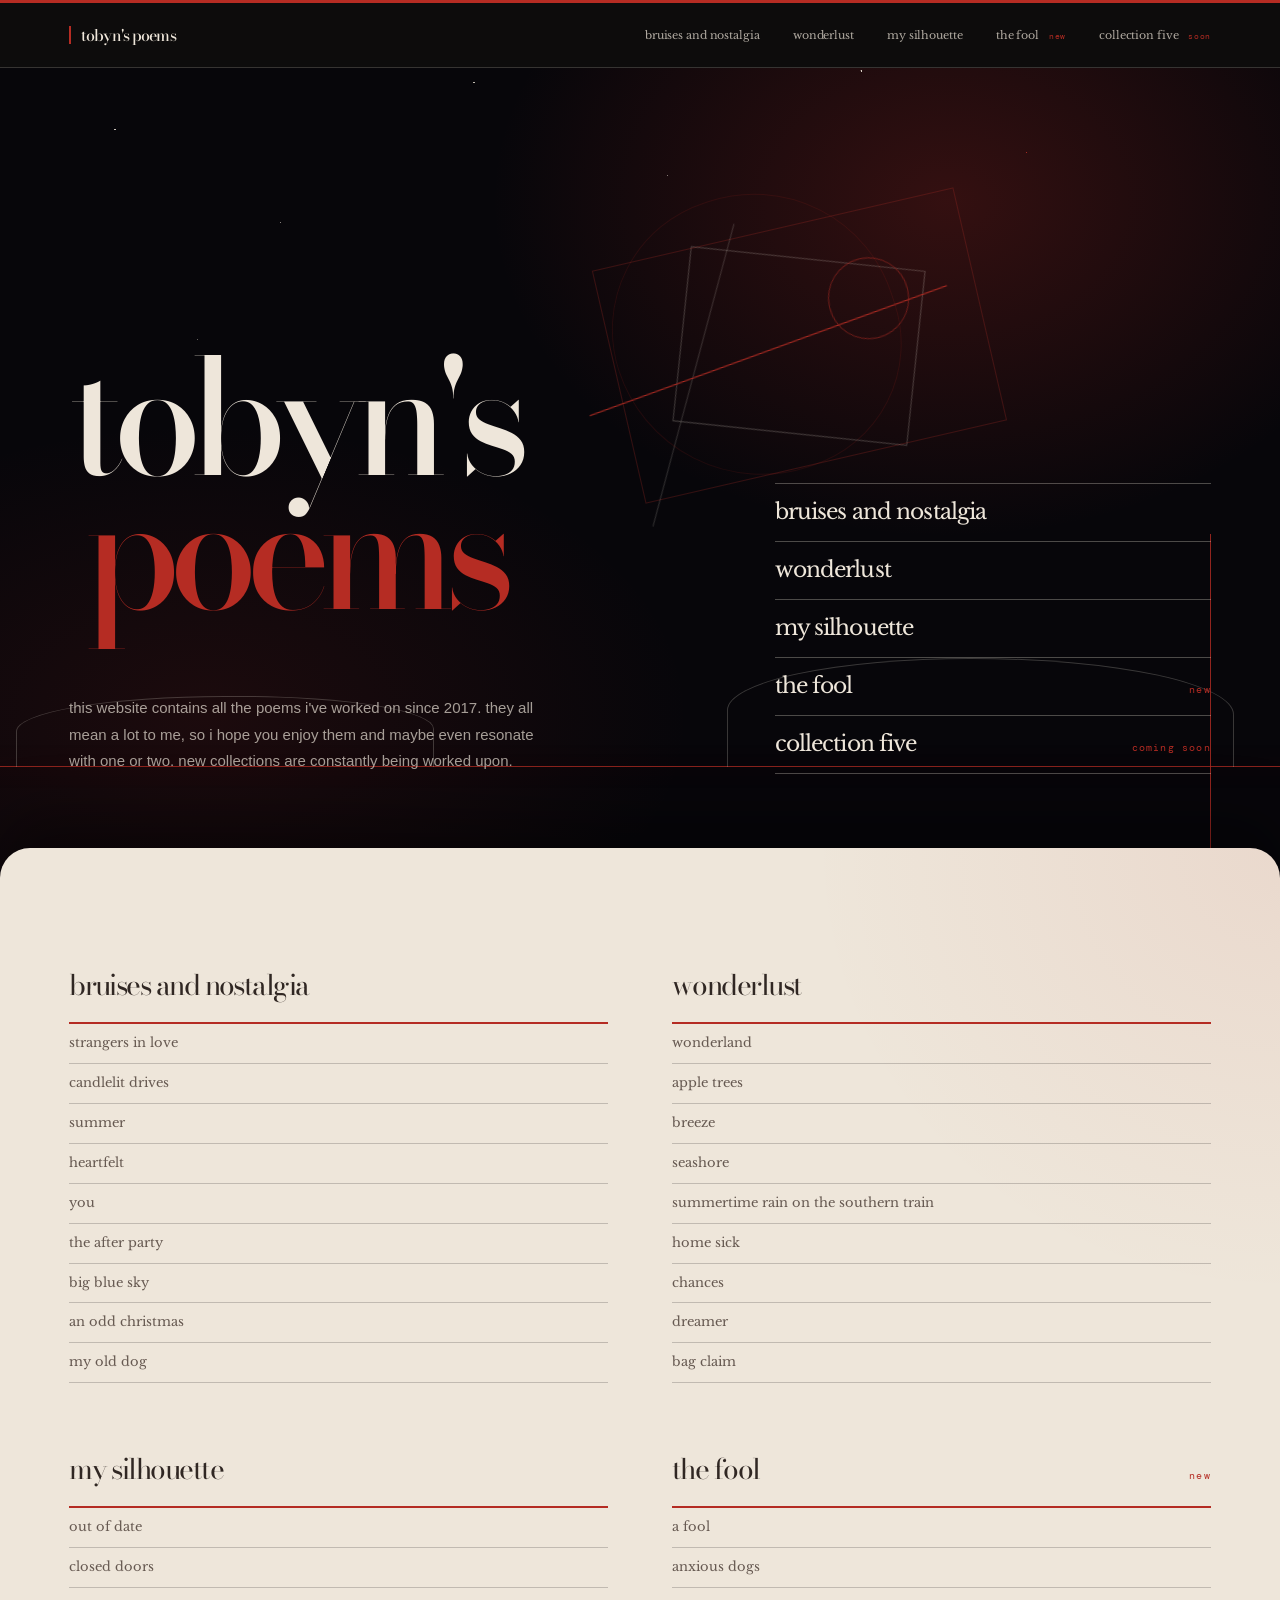
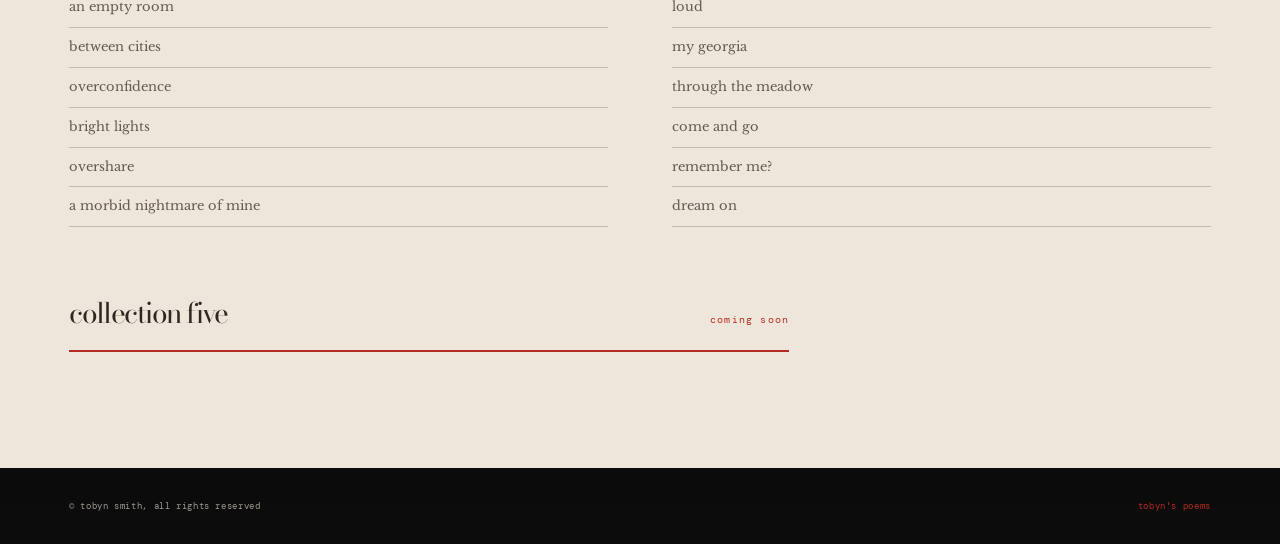
==== index.html @ bb5493ce "Mark the fool as new and collection five as coming soon. The homepage cover now uses the same illust" ====
<!doctype html>
<html lang="en">
  <head>
    <meta charset="UTF-8" />
    <meta name="viewport" content="width=device-width, initial-scale=1.0" />
    <meta name="theme-color" content="#080808" />
    <meta name="description" content="this website contains all the poems i've worked on since 2017. they all mean a lot to me, so i hope you enjoy them and maybe even resonate with one or two. new collections are constantly being worked upon." />
    <link rel="icon" href="favicon.svg" type="image/svg+xml" />
    <link rel="canonical" href="https://tobynsmith.me/poems/" />
    <meta property="og:type" content="website" />
    <meta property="og:title" content="tobyn's poems" />
    <meta property="og:description" content="this website contains all the poems i've worked on since 2017. they all mean a lot to me, so i hope you enjoy them and maybe even resonate with one or two. new collections are constantly being worked upon." />
    <meta property="og:url" content="https://tobynsmith.me/poems/" />
    <meta property="og:image" content="https://tobynsmith.me/poems/preview-banner.svg" />
    <meta property="og:image:type" content="image/svg+xml" />
    <meta property="og:image:alt" content="tobyn's poems" />
    <meta name="twitter:card" content="summary_large_image" />
    <meta name="twitter:title" content="tobyn's poems" />
    <meta name="twitter:description" content="this website contains all the poems i've worked on since 2017. they all mean a lot to me, so i hope you enjoy them and maybe even resonate with one or two. new collections are constantly being worked upon." />
    <meta name="twitter:image" content="https://tobynsmith.me/poems/preview-banner.svg" />
    <title>tobyn's poems</title>
    <link rel="preconnect" href="https://fonts.googleapis.com" />
    <link rel="preconnect" href="https://fonts.gstatic.com" crossorigin />
    <link href="https://fonts.googleapis.com/css2?family=Bodoni+Moda:opsz,wght@6..96,400;6..96,500;6..96,600&family=DM+Mono:wght@400;500&family=Libre+Baskerville:ital,wght@0,400;0,700;1,400&display=swap" rel="stylesheet" />
    <link rel="stylesheet" href="styles.css?v=edition" />
  </head>
  <body data-page="home">
    <div class="site-shell">
      <header class="site-header">
        <a class="wordmark" href="index.html" aria-label="tobyn's poems">tobyn's poems</a>
        <nav class="site-nav" aria-label="tobyn's poems">
          <a href="collection-one.html">bruises and nostalgia</a>
          <a href="collection-two.html">wonderlust</a>
          <a href="collection-three.html">my silhouette</a>
          <a href="collection-four.html">the fool <small>new</small></a>
          <a href="collection-five.html">collection five <small>soon</small></a>
        </nav>
        <button class="menu-toggle" type="button" aria-label="menu" aria-expanded="false"><span></span><span></span></button>
      </header>

      <main>
        <section class="home-hero" aria-labelledby="home-title">
          <div class="banner-field home-field" aria-hidden="true">
            <span class="home-stars"></span>
            <span class="home-horizon"></span>
          </div>
          <span class="home-opening-mark" aria-hidden="true"><span></span></span>
          <div class="home-copy home-copy-reveal">
            <h1 id="home-title"><span class="title-name">tobyn's</span><span class="title-poems">poems</span></h1>
            <p>this website contains all the poems i've worked on since 2017. they all mean a lot to me, so i hope you enjoy them and maybe even resonate with one or two. new collections are constantly being worked upon.</p>
          </div>
          <div class="home-links home-links-reveal">
            <a href="collection-one.html">bruises and nostalgia</a>
            <a href="collection-two.html">wonderlust</a>
            <a href="collection-three.html">my silhouette</a>
            <a href="collection-four.html">the fool <small>new</small></a>
            <a href="collection-five.html">collection five <small>coming soon</small></a>
          </div>
        </section>

        <section class="collection-preview" aria-label="tobyn's poems">
          <article class="preview-collection reveal-on-scroll">
            <a href="collection-one.html" class="preview-title">bruises and nostalgia</a>
            <div class="preview-poems">
              <a href="collection-one.html#poem-15">strangers in love</a>
              <a href="collection-one.html#poem-4">candlelit drives</a>
              <a href="collection-one.html#poem-19">summer</a>
              <a href="collection-one.html#poem-0">heartfelt</a>
              <a href="collection-one.html#poem-3">you</a>
              <a href="collection-one.html#poem-5">the after party</a>
              <a href="collection-one.html#poem-8">big blue sky</a>
              <a href="collection-one.html#poem-6">an odd christmas</a>
              <a href="collection-one.html#poem-7">my old dog</a>
            </div>
          </article>
          <article class="preview-collection reveal-on-scroll">
            <a href="collection-two.html" class="preview-title">wonderlust</a>
            <div class="preview-poems">
              <a href="collection-two.html#poem-2">wonderland</a>
              <a href="collection-two.html#poem-9">apple trees</a>
              <a href="collection-two.html#poem-21">breeze</a>
              <a href="collection-two.html#poem-10">seashore</a>
              <a href="collection-two.html#poem-11">summertime rain on the southern train</a>
              <a href="collection-two.html#poem-22">home sick</a>
              <a href="collection-two.html#poem-12">chances</a>
              <a href="collection-two.html#poem-16">dreamer</a>
              <a href="collection-two.html#poem-24">bag claim</a>
            </div>
          </article>
          <article class="preview-collection reveal-on-scroll">
            <a href="collection-three.html" class="preview-title">my silhouette</a>
            <div class="preview-poems">
              <a href="collection-three.html#poem-1">out of date</a>
              <a href="collection-three.html#poem-13">closed doors</a>
              <a href="collection-three.html#poem-14">an empty room</a>
              <a href="collection-three.html#poem-17">between cities</a>
              <a href="collection-three.html#poem-18">overconfidence</a>
              <a href="collection-three.html#poem-20">bright lights</a>
              <a href="collection-three.html#poem-25">overshare</a>
              <a href="collection-three.html#poem-23">a morbid nightmare of mine</a>
            </div>
          </article>
          <article class="preview-collection reveal-on-scroll">
            <a href="collection-four.html" class="preview-title">the fool <small>new</small></a>
            <div class="preview-poems">
              <a href="collection-four.html#poem-26">a fool</a>
              <a href="collection-four.html#poem-27">anxious dogs</a>
              <a href="collection-four.html#poem-28">loud</a>
              <a href="collection-four.html#poem-29">my georgia</a>
              <a href="collection-four.html#poem-30">through the meadow</a>
              <a href="collection-four.html#poem-31">come and go</a>
              <a href="collection-four.html#poem-32">remember me?</a>
              <a href="collection-four.html#poem-33">dream on</a>
            </div>
          </article>
          <article class="preview-collection preview-soon reveal-on-scroll">
            <a href="collection-five.html" class="preview-title">collection five <small>coming soon</small></a>
          </article>
        </section>
      </main>

      <footer class="site-footer">
        <span>© tobyn smith, all rights reserved</span>
        <a href="index.html" aria-label="tobyn's poems">tobyn's poems</a>
      </footer>
    </div>
    <script src="script.js"></script>
  </body>
</html>
---- styles.css ----
:root {
  --ink: #0d0c0c;
  --ink-soft: #181515;
  --line: rgba(13, 12, 12, .2);
  --paper: #eee6da;
  --paper-deep: #e4d8ca;
  --paper-ink: #302723;
  --paper-muted: #665951;
  --signal: #b52c23;
  --signal-dark: #7e1b16;
  --display: "Bodoni Moda", "Times New Roman", serif;
  --body: "Libre Baskerville", Georgia, serif;
  --sans: Arial, sans-serif;
  --mono: "DM Mono", monospace;
  --page-measure: 1500px;
  --page-gutter: clamp(20px, 5.4vw, 86px);
  --page-inline: max(var(--page-gutter), calc((100vw - var(--page-measure)) / 2));
}

* { box-sizing: border-box; }
html { scroll-behavior: smooth; overflow-x: hidden; background: var(--ink); }
body {
  margin: 0;
  background: var(--ink);
  color: var(--paper-ink);
  font-family: var(--sans);
  -webkit-font-smoothing: antialiased;
}
body[data-page="collection"] { background: var(--paper); }
body[data-page="coming"] { background: var(--signal-dark); }
body::before {
  content: "";
  position: fixed;
  inset: 0 0 auto;
  z-index: 101;
  height: 3px;
  background: var(--signal);
  pointer-events: none;
}
a { color: inherit; text-decoration: none; -webkit-tap-highlight-color: transparent; }
button, summary { -webkit-tap-highlight-color: transparent; }
a:focus-visible, summary:focus-visible, .menu-toggle:focus-visible { outline: 2px solid var(--signal); outline-offset: 4px; }
.site-shell { width: 100%; max-width: none; min-height: 100vh; margin: 0; overflow: hidden; }
.scroll-progress { position: fixed; inset: 0 0 auto; z-index: 100; height: 3px; background: var(--signal); transform: scaleX(0); transform-origin: left center; pointer-events: none; }

.site-header {
  min-height: 68px;
  padding: 0 var(--page-inline);
  display: grid;
  grid-template-columns: auto 1fr;
  align-items: center;
  gap: 30px;
  position: sticky;
  top: 0;
  z-index: 50;
  border-top: 3px solid var(--signal);
  border-bottom: 1px solid rgba(238, 230, 218, .18);
  background: var(--ink);
  color: var(--paper);
  box-shadow: -50vmax 0 0 var(--ink), 50vmax 0 0 var(--ink);
}
.wordmark { position: relative; padding-left: 12px; font-family: var(--display); font-size: 16px; font-weight: 500; letter-spacing: -.055em; white-space: nowrap; }
.wordmark::before { content: ""; position: absolute; left: 0; top: 50%; width: 2px; height: 18px; background: var(--signal); transform: translateY(-50%); }
.site-nav { display: flex; justify-content: flex-end; gap: clamp(17px, 2.6vw, 40px); }
.site-nav a {
  color: rgba(238, 230, 218, .72);
  font-family: var(--body);
  font-size: 11px;
  letter-spacing: -.01em;
  text-transform: none;
  white-space: nowrap;
  transition: color .25s, letter-spacing .25s;
}
.site-nav a:hover, .site-nav a[aria-current="page"] { color: var(--signal); letter-spacing: .015em; }
.menu-toggle { display: none; }

/* The homepage is the cover and shelf of the chapbook. */
.home-hero {
  min-height: min(880px, calc(100vh - 68px));
  padding: clamp(70px, 10vw, 145px) var(--page-inline) clamp(110px, 14vh, 180px);
  display: grid;
  grid-template-columns: minmax(0, 1.15fr) minmax(270px, .85fr);
  align-items: end;
  gap: clamp(50px, 9vw, 150px);
  position: relative;
  overflow: hidden;
  color: var(--paper);
  background:
    radial-gradient(ellipse at 74% 16%, rgba(181, 44, 35, .26), transparent 34%),
    radial-gradient(ellipse at 16% 78%, rgba(181, 44, 35, .12), transparent 32%),
    #07060a;
  --pointer-x: 0;
  --pointer-y: 0;
}
.home-stars {
  position: absolute;
  inset: -8% -4% auto;
  height: 70%;
  background-image:
    radial-gradient(1.5px 1.5px at 12% 22%, rgba(238, 230, 218, .85) 50%, transparent 52%),
    radial-gradient(1px 1px at 24% 38%, rgba(238, 230, 218, .55) 50%, transparent 52%),
    radial-gradient(1.5px 1.5px at 38% 14%, rgba(238, 230, 218, .8) 50%, transparent 52%),
    radial-gradient(1px 1px at 52% 30%, rgba(238, 230, 218, .5) 50%, transparent 52%),
    radial-gradient(1.5px 1.5px at 66% 12%, rgba(238, 230, 218, .9) 50%, transparent 52%),
    radial-gradient(1px 1px at 78% 26%, rgba(181, 44, 35, .9) 50%, transparent 52%),
    radial-gradient(1px 1px at 88% 18%, rgba(238, 230, 218, .7) 50%, transparent 52%),
    radial-gradient(1px 1px at 18% 58%, rgba(238, 230, 218, .4) 50%, transparent 52%);
  animation: four-stars 18s ease-in-out infinite alternate;
}
.home-horizon {
  position: absolute;
  left: -8%;
  right: -8%;
  bottom: 16%;
  height: 1px;
  background: rgba(181, 44, 35, .75);
  box-shadow: 0 0 22px rgba(181, 44, 35, .4);
}
.home-horizon::before,
.home-horizon::after { content: ""; position: absolute; bottom: 0; border: 1px solid rgba(238, 230, 218, .22); border-bottom: 0; }
.home-horizon::before { left: 8%; width: 28%; height: 70px; border-radius: 50% 46% 0 0; }
.home-horizon::after { right: 10%; width: 34%; height: 108px; border-radius: 48% 52% 0 0; }
.home-hero::before { content: ""; position: absolute; left: 48%; top: 15%; width: clamp(180px, 22vw, 340px); aspect-ratio: 1; border: 1px solid rgba(181, 44, 35, .13); border-radius: 48% 52% 46% 54%; transform: rotate(-18deg); animation: ink-orbit 18s ease-in-out infinite alternate; pointer-events: none; }
.home-hero::after { content: ""; position: absolute; right: var(--page-inline); bottom: 0; width: 1px; height: 44%; background: var(--signal); opacity: .8; transform-origin: bottom; animation: thread-draw 1.2s .35s cubic-bezier(.2,.8,.2,1) both; }
.home-opening-mark { position: absolute; z-index: 0; left: 48%; top: 19%; width: clamp(210px, 29vw, 430px); aspect-ratio: 1.55; border: 1px solid rgba(181, 44, 35, .26); opacity: 0; transform: rotate(-13deg) scale(.92); animation: opening-mark-in 1.5s .08s cubic-bezier(.2,.8,.2,1) forwards, opening-mark-drift 16s 1.6s ease-in-out infinite alternate; pointer-events: none; }
.home-opening-mark::before, .home-opening-mark::after, .home-opening-mark span::before, .home-opening-mark span::after { content: ""; position: absolute; box-sizing: border-box; }
.home-opening-mark::before { inset: 13% 18%; border: 1px solid rgba(238, 230, 218, .24); transform: rotate(19deg); }
.home-opening-mark::after { left: -10%; right: 7%; top: 49%; height: 1px; background: var(--signal); transform: rotate(-7deg); transform-origin: center; }
.home-opening-mark span::before { left: 20%; top: -14%; width: 1px; height: 132%; background: rgba(238, 230, 218, .18); transform: rotate(28deg); }
.home-opening-mark span::after { right: 18%; top: 20%; width: 22%; aspect-ratio: 1; border: 1px solid rgba(181, 44, 35, .56); border-radius: 50%; }
.home-copy, .home-links { position: relative; z-index: 1; }
.home-copy-reveal h1 { animation: typeset-in .95s cubic-bezier(.2,.8,.2,1) both; }
.home-copy-reveal p { animation: copy-in .8s .32s cubic-bezier(.2,.8,.2,1) both; }
.home-links-reveal { animation: links-in .8s .48s cubic-bezier(.2,.8,.2,1) both; }
.home-links-reveal a { opacity: 0; animation: link-in .65s cubic-bezier(.2,.8,.2,1) both; }
.home-links-reveal a:nth-child(1) { animation-delay: .62s; }
.home-links-reveal a:nth-child(2) { animation-delay: .72s; }
.home-links-reveal a:nth-child(3) { animation-delay: .82s; }
.home-links-reveal a:nth-child(4) { animation-delay: .92s; }
.home-links-reveal a:nth-child(5) { animation-delay: 1.02s; }
@keyframes typeset-in { from { opacity: 0; transform: translateY(30px); } to { opacity: 1; transform: translateY(0); } }
@keyframes copy-in { from { opacity: 0; transform: translateY(14px); } to { opacity: 1; transform: translateY(0); } }
@keyframes links-in { from { opacity: 0; transform: translateX(18px); } to { opacity: 1; transform: translateX(0); } }
@keyframes link-in { from { opacity: 0; transform: translateX(16px); } to { opacity: 1; transform: translateX(0); } }
@keyframes thread-draw { from { transform: scaleY(0); } to { transform: scaleY(1); } }
@keyframes ink-orbit { from { transform: rotate(-18deg) translate3d(-8px, 0, 0); } to { transform: rotate(8deg) translate3d(12px, 18px, 0); } }
@keyframes opening-mark-in { from { opacity: 0; transform: rotate(-13deg) scale(.92); } to { opacity: 1; transform: rotate(-13deg) scale(1); } }
@keyframes opening-mark-drift { from { transform: rotate(-13deg) translate3d(-5px, 3px, 0); } to { transform: rotate(-5deg) translate3d(10px, 17px, 0); } }
.home-copy { max-width: 880px; }
h1, h2 { font-family: var(--display); font-weight: 500; letter-spacing: -.075em; }
.home-copy h1 { margin: 0; padding: 0 0 .08em; overflow: visible; font-size: clamp(70px, 12.5vw, 184px); line-height: .84; }
.home-copy h1 span { display: block; }
.home-copy h1 .title-name { color: var(--paper); }
.home-copy h1 .title-poems { margin-left: .09em; color: var(--signal); transition: transform .35s ease, letter-spacing .35s ease; }
.home-copy h1:hover .title-poems { transform: translateX(.045em); letter-spacing: -.035em; }
.home-copy p { max-width: 56ch; margin: clamp(48px, 5vw, 78px) 0 0; color: rgba(238, 230, 218, .68); font-size: 15px; line-height: 1.75; }
.home-links { border-top: 1px solid rgba(238, 230, 218, .3); }
.home-links a {
  min-height: 58px;
  padding: 14px 0;
  display: flex;
  align-items: baseline;
  justify-content: space-between;
  gap: 16px;
  border-bottom: 1px solid rgba(238, 230, 218, .3);
  color: var(--paper);
  font-family: var(--body);
  font-size: clamp(16px, 1.7vw, 23px);
  letter-spacing: -.04em;
  transition: color .2s, padding-left .2s;
}
.home-links a:hover { padding-left: 11px; color: var(--signal); }
.edition-mark {
  display: inline-flex;
  align-items: center;
  gap: 10px;
  margin: 0;
  color: var(--signal);
  font-family: var(--mono);
  font-size: 11px;
  letter-spacing: .16em;
  line-height: 1;
}
.edition-mark::before { content: ""; width: 22px; height: 1px; background: currentColor; }
.home-links small,
.preview-title small,
.site-nav small {
  color: var(--signal);
  font-family: var(--mono);
  font-size: 10px;
  letter-spacing: .12em;
  line-height: 1;
}
.site-nav small { margin-left: 7px; font-size: 8px; letter-spacing: .08em; }

/* The paper sheet overlaps the cover so the change of surface feels physical. */
.collection-preview {
  position: relative;
  z-index: 1;
  margin: -52px 0 0;
  padding: clamp(78px, 9vw, 120px) var(--page-inline) clamp(80px, 9vw, 130px);
  display: grid;
  grid-template-columns: repeat(2, minmax(0, 1fr));
  gap: clamp(28px, 5vw, 80px);
  border-radius: 30px 30px 0 0;
  box-shadow: 0 -28px 60px rgba(0, 0, 0, .38);
  background:
    radial-gradient(ellipse at 100% 0, rgba(181, 44, 35, .07), transparent 26%),
    var(--paper);
  color: var(--paper-ink);
}
.preview-collection { min-width: 0; }
.reveal-on-scroll { opacity: 0; transform: translateY(22px); transition: opacity .75s ease, transform .75s cubic-bezier(.2,.8,.2,1); }
.reveal-on-scroll.is-revealed { opacity: 1; transform: translateY(0); }
.reveal-on-scroll:nth-child(2) { transition-delay: .1s; }
.reveal-on-scroll:nth-child(3) { transition-delay: .2s; }
.reveal-on-scroll:nth-child(4) { transition-delay: .3s; }
.preview-title {
  display: flex;
  align-items: baseline;
  justify-content: space-between;
  gap: 14px;
  padding-bottom: 16px;
  border-bottom: 2px solid var(--signal);
  font-family: var(--display);
  font-size: clamp(20px, 2.2vw, 30px);
  letter-spacing: -.055em;
  transition: color .2s;
}
.preview-title:hover { color: var(--signal-dark); }
.preview-soon { grid-column: 1 / -1; }
.preview-soon .preview-title { max-width: 720px; }
.preview-poems { display: flex; flex-direction: column; }
.preview-poems a { padding: 11px 0; border-bottom: 1px solid var(--line); color: var(--paper-muted); font-family: var(--body); font-size: 13px; line-height: 1.3; transition: color .2s, padding-left .2s; }
.preview-poems a:hover { padding-left: 8px; color: var(--signal-dark); }

.site-footer { min-height: 76px; padding: 0 var(--page-inline); display: flex; align-items: center; justify-content: space-between; gap: 20px; background: var(--ink); color: rgba(238, 230, 218, .65); font-family: var(--mono); font-size: 9px; letter-spacing: .07em; text-transform: none; box-shadow: -50vmax 0 0 var(--ink), 50vmax 0 0 var(--ink); }
.site-footer a { color: var(--signal); }

/* A collection cover becomes a paper page; the surface change is gradual and shared. */
body[data-collection="one"] { --atmosphere: #762631; --atmosphere-soft: rgba(118, 38, 49, .16); }
body[data-collection="two"] { --atmosphere: #b34a25; --atmosphere-soft: rgba(179, 74, 37, .14); }
body[data-collection="three"] { --atmosphere: #5f2030; --atmosphere-soft: rgba(95, 32, 48, .14); }
.collection-page { position: relative; overflow: hidden; }
.collection-hero { position: relative; overflow: hidden; padding: clamp(54px, 8vw, 110px) var(--page-inline) clamp(72px, 9vw, 125px); background: var(--paper); color: var(--paper-ink); }
.collection-hero::before, .collection-hero::after { content: ""; position: absolute; z-index: 0; pointer-events: none; color: var(--atmosphere); }
.collection-hero::before { left: 45%; top: 18%; width: 47vw; max-width: 690px; height: 68%; border: 1px solid currentColor; opacity: .26; transform: rotate(-12deg); }
.collection-hero::after { left: 51%; top: 29%; width: 34vw; max-width: 500px; height: 1px; background: currentColor; opacity: .4; transform: rotate(17deg); }
body[data-collection="one"] .collection-hero::before { border-radius: 48% 52% 41% 59%; box-shadow: 22px 18px 0 -1px var(--paper), 22px 18px 0 0 currentColor; animation: bruise-atmosphere 13s ease-in-out infinite alternate; }
body[data-collection="one"] .collection-hero::after { width: 28vw; box-shadow: 0 24px 0 currentColor, 0 48px 0 currentColor; transform: rotate(-18deg); }
body[data-collection="two"] .collection-hero::before { height: 1px; border: 0; background: currentColor; box-shadow: 0 34px 0 currentColor, 0 68px 0 currentColor; transform: rotate(-8deg); animation: route-atmosphere 11s ease-in-out infinite alternate; }
body[data-collection="two"] .collection-hero::after { left: 70%; top: 22%; width: 110px; height: 110px; border: 1px solid currentColor; border-radius: 50%; background: transparent; transform: rotate(25deg); }
body[data-collection="three"] .collection-hero::before { left: 66%; top: 11%; width: 12vw; height: 76%; border-radius: 48% 52% 18% 18%; transform: skewX(-8deg); box-shadow: 26px 17px 0 -1px var(--paper), 26px 17px 0 0 currentColor; animation: silhouette-atmosphere 9s ease-in-out infinite alternate; }
body[data-collection="three"] .collection-hero::after { left: 62%; top: 24%; width: 22vw; height: 52%; border: 1px solid currentColor; opacity: .24; transform: skewX(-8deg) translateX(28px); }
@keyframes bruise-atmosphere { from { transform: rotate(-12deg) translate3d(-4px, 3px, 0); } to { transform: rotate(-5deg) translate3d(12px, -7px, 0); } }
@keyframes route-atmosphere { from { transform: rotate(-8deg) translateX(-10px); } to { transform: rotate(-8deg) translateX(32px); } }
@keyframes silhouette-atmosphere { from { transform: skewX(-8deg) translateX(-4px); } to { transform: skewX(-8deg) translateX(15px); } }
.collection-art { position: absolute; z-index: 0; right: max(clamp(30px, 10vw, 180px), var(--page-inline)); top: 50%; width: clamp(120px, 18vw, 260px); aspect-ratio: 1; color: var(--signal); opacity: .48; transform: translateY(-50%); pointer-events: none; }
.collection-art::before, .collection-art::after { content: ""; position: absolute; }
.collection-art-one { border: 1px solid currentColor; border-radius: 44% 56% 51% 49%; transform: translateY(-50%) rotate(-18deg); }
.collection-art-one::before { inset: 15% 24% 18% 10%; border: 1px solid currentColor; border-radius: 52% 48% 46% 54%; transform: rotate(29deg); }
.collection-art-one::after { left: 7%; top: 50%; width: 86%; height: 1px; background: currentColor; transform: rotate(-17deg); box-shadow: 0 16px 0 rgba(181, 44, 35, .45); }
.collection-art-two { border: 1px solid currentColor; border-radius: 50%; transform: translateY(-50%) rotate(12deg); }
.collection-art-two::before { inset: 17%; border: 1px solid currentColor; transform: rotate(45deg); }
.collection-art-two::after { left: 7%; top: 50%; width: 86%; height: 1px; background: currentColor; transform: rotate(-23deg); box-shadow: 0 -18px 0 rgba(181, 44, 35, .42), 0 18px 0 rgba(181, 44, 35, .42); }
.collection-art-three { border: 0; transform: translateY(-50%) skewY(-7deg); }
.collection-art-three::before { left: 38%; top: 8%; width: 24%; aspect-ratio: 1; border: 1px solid currentColor; border-radius: 50%; }
.collection-art-three::after { left: 19%; top: 37%; width: 62%; height: 54%; border: 1px solid currentColor; border-radius: 48% 52% 16% 16% / 26% 26% 10% 10%; box-shadow: 14px 12px 0 -1px var(--paper), 14px 12px 0 0 currentColor; }
.collection-hero h1 { position: relative; z-index: 1; max-width: 9ch; margin: 0; padding: 0 0 22px 22px; border-left: 1px solid var(--signal); background: transparent; color: var(--paper-ink); font-size: clamp(54px, 10vw, 144px); line-height: .86; }
.collection-hero h1::after { content: ""; position: absolute; left: 22px; bottom: 0; width: clamp(46px, 8vw, 105px); height: 2px; background: var(--signal); }
.poems-section { padding: clamp(52px, 7vw, 95px) max(clamp(24px, 9vw, 145px), var(--page-inline)) 115px; background: var(--paper); color: var(--paper-ink); }
.poem-page-list { max-width: 1040px; margin: 0 auto; border-top: 1px solid var(--line); }
.poem-entry { position: relative; scroll-margin-top: 100px; border-bottom: 1px solid var(--line); }
.poem-entry::before { content: ""; position: absolute; left: -16px; top: 0; bottom: 0; width: 2px; background: transparent; transition: background .35s; }
.poem-entry.is-active::before { background: var(--signal); }
.poem-entry-heading { display: grid; width: 100%; grid-template-columns: 45px 38px minmax(0, 1fr); gap: 15px; align-items: center; padding: 25px 0 22px; border: 0; background: transparent; color: var(--paper-ink); text-align: left; cursor: pointer; list-style: none; }
.poem-entry-heading::-webkit-details-marker { display: none; }
.poem-entry-heading:hover { color: var(--signal-dark); }
.poem-entry-heading h2 { margin: 0; font-size: clamp(24px, 3.2vw, 44px); line-height: 1.08; }
.poem-entry-number { color: var(--paper-muted); font-family: var(--mono); font-size: 10px; letter-spacing: .08em; transition: color .35s; }
.poem-entry.is-active .poem-entry-number { color: var(--signal); }
.poem-entry-graphic { position: relative; width: 30px; height: 30px; color: var(--paper-muted); opacity: .52; transition: color .35s, opacity .35s, transform .35s; }
.poem-entry.is-active .poem-entry-graphic { color: var(--signal); opacity: 1; transform: scale(1.08); }
.poem-entry-graphic::before, .poem-entry-graphic::after { content: ""; position: absolute; box-sizing: border-box; }
.mark-heart::before { left: 7px; top: 8px; width: 16px; height: 16px; border-left: 1px solid currentColor; border-bottom: 1px solid currentColor; transform: rotate(-45deg); }
.mark-heart::after { left: 7px; top: 4px; width: 8px; height: 8px; border: 1px solid currentColor; border-radius: 50%; box-shadow: 8px 0 0 -1px var(--paper), 8px 0 0 0 currentColor; }
.mark-door::before { left: 7px; top: 4px; width: 16px; height: 23px; border: 1px solid currentColor; }
.mark-door::after { right: 10px; top: 16px; width: 3px; height: 3px; border: 1px solid currentColor; border-radius: 50%; }
.mark-forest::before { left: 3px; bottom: 3px; width: 24px; height: 1px; background: currentColor; box-shadow: 0 -7px 0 currentColor; }
.mark-forest::after { left: 7px; bottom: 10px; width: 0; height: 0; border-left: 7px solid transparent; border-right: 7px solid transparent; border-bottom: 15px solid currentColor; opacity: .75; }
.mark-mirror::before { inset: 4px 7px; border: 1px solid currentColor; transform: rotate(8deg); }
.mark-mirror::after { left: 4px; top: 14px; width: 22px; height: 1px; background: currentColor; transform: rotate(-18deg); }
.mark-road::before { left: 7px; top: 4px; width: 16px; height: 23px; border-left: 1px solid currentColor; border-right: 1px solid currentColor; transform: skewX(-14deg); }
.mark-road::after { left: 14px; top: 6px; width: 1px; height: 5px; background: currentColor; box-shadow: 0 8px 0 currentColor, 0 16px 0 currentColor; }
.mark-light::before { left: 9px; top: 8px; width: 12px; height: 12px; border: 1px solid currentColor; border-radius: 50%; }
.mark-light::after { left: 14px; top: 2px; width: 1px; height: 25px; background: currentColor; transform: rotate(18deg); }
.mark-ornament::before { left: 7px; top: 7px; width: 16px; height: 16px; border: 1px solid currentColor; border-radius: 50%; }
.mark-ornament::after { left: 14px; top: 2px; width: 3px; height: 7px; border: 1px solid currentColor; }
.mark-paw::before { left: 12px; top: 12px; width: 8px; height: 10px; border: 1px solid currentColor; border-radius: 50%; box-shadow: -7px -5px 0 -2px var(--paper), -7px -5px 0 -1px currentColor, 7px -5px 0 -2px var(--paper), 7px -5px 0 -1px currentColor; }
.mark-paw::after { left: 7px; top: 5px; width: 4px; height: 4px; border: 1px solid currentColor; border-radius: 50%; box-shadow: 12px 0 0 -1px var(--paper), 12px 0 0 0 currentColor; }
.mark-sky::before { left: 8px; top: 4px; width: 14px; height: 14px; border: 1px solid currentColor; border-radius: 50%; }
.mark-sky::after { left: 3px; bottom: 6px; width: 24px; height: 1px; background: currentColor; box-shadow: 0 6px 0 currentColor; }
.mark-branch::before { left: 14px; top: 4px; width: 1px; height: 24px; background: currentColor; transform: rotate(42deg); }
.mark-branch::after { left: 7px; top: 9px; width: 13px; height: 9px; border-top: 1px solid currentColor; border-radius: 50%; transform: rotate(-25deg); }
.mark-tide::before { left: 3px; top: 9px; width: 24px; height: 9px; border-top: 1px solid currentColor; border-radius: 50%; }
.mark-tide::after { left: 3px; top: 17px; width: 24px; height: 9px; border-top: 1px solid currentColor; border-radius: 50%; }
.mark-train::before { left: 4px; top: 8px; width: 22px; height: 15px; border: 1px solid currentColor; }
.mark-train::after { left: 8px; top: 12px; width: 5px; height: 4px; border: 1px solid currentColor; box-shadow: 8px 0 0 -1px var(--paper), 8px 0 0 0 currentColor; }
.mark-split::before { left: 5px; top: 5px; width: 20px; height: 20px; border: 1px solid currentColor; border-radius: 50%; }
.mark-split::after { left: 14px; top: 5px; width: 1px; height: 20px; background: currentColor; transform: rotate(38deg); }
.mark-room::before { inset: 5px; border: 1px solid currentColor; }
.mark-room::after { left: 14px; bottom: 5px; width: 1px; height: 11px; background: currentColor; transform: rotate(35deg); }
.mark-roots::before { left: 8px; top: 4px; width: 1px; height: 24px; background: currentColor; box-shadow: 7px 0 0 currentColor, 14px 0 0 currentColor; }
.mark-roots::after { left: 4px; bottom: 4px; width: 22px; height: 9px; border-top: 1px solid currentColor; border-radius: 50%; }
.mark-dream::before { left: 5px; top: 8px; width: 20px; height: 14px; border: 1px solid currentColor; border-radius: 50%; transform: rotate(-14deg); }
.mark-dream::after { left: 15px; top: 3px; width: 1px; height: 24px; background: currentColor; transform: rotate(26deg); }
.mark-city::before { left: 5px; bottom: 4px; width: 5px; height: 15px; border: 1px solid currentColor; box-shadow: 8px -8px 0 -1px var(--paper), 8px -8px 0 0 currentColor, 16px -3px 0 -1px var(--paper), 16px -3px 0 0 currentColor; }
.mark-city::after { left: 3px; right: 3px; bottom: 3px; height: 1px; background: currentColor; }
.mark-stair::before { left: 5px; bottom: 6px; width: 20px; height: 15px; border-left: 1px solid currentColor; border-bottom: 1px solid currentColor; background: transparent; }
.mark-stair::after { left: 5px; top: 5px; width: 20px; height: 1px; background: currentColor; transform: rotate(-32deg); }
.mark-sun::before { left: 8px; top: 8px; width: 14px; height: 14px; border: 1px solid currentColor; border-radius: 50%; }
.mark-sun::after { left: 14px; top: 2px; width: 1px; height: 26px; background: currentColor; transform: rotate(45deg); }
.mark-spotlight::before { left: 10px; top: 3px; width: 10px; height: 10px; border: 1px solid currentColor; border-radius: 50%; }
.mark-spotlight::after { left: 7px; top: 14px; width: 16px; height: 12px; border-left: 1px solid currentColor; border-right: 1px solid currentColor; transform: perspective(20px) rotateX(-20deg); }
.mark-breeze::before { left: 3px; top: 9px; width: 24px; height: 8px; border-top: 1px solid currentColor; border-radius: 50%; transform: rotate(-8deg); }
.mark-breeze::after { left: 7px; top: 17px; width: 18px; height: 7px; border-top: 1px solid currentColor; border-radius: 50%; transform: rotate(8deg); }
.mark-nightmare::before { left: 6px; top: 5px; width: 18px; height: 20px; border: 1px solid currentColor; border-radius: 48% 52% 45% 55%; transform: rotate(14deg); }
.mark-nightmare::after { left: 14px; top: 10px; width: 3px; height: 3px; border: 1px solid currentColor; border-radius: 50%; box-shadow: 7px 0 0 -1px var(--paper), 7px 0 0 0 currentColor; }
.mark-bag::before { left: 5px; top: 9px; width: 20px; height: 16px; border: 1px solid currentColor; }
.mark-bag::after { left: 11px; top: 4px; width: 8px; height: 7px; border: 1px solid currentColor; border-bottom: 0; border-radius: 5px 5px 0 0; }
.mark-speech::before { left: 5px; top: 6px; width: 20px; height: 15px; border: 1px solid currentColor; border-radius: 50%; }
.mark-speech::after { left: 8px; bottom: 5px; width: 7px; height: 7px; border-left: 1px solid currentColor; transform: skew(-25deg); }
.mark-fool::before { left: 11px; top: 2px; width: 8px; height: 8px; border: 1px solid currentColor; border-radius: 50%; }
.mark-fool::after { left: 14px; top: 11px; width: 1px; height: 11px; background: currentColor; box-shadow: -6px 11px 0 currentColor, 6px 11px 0 currentColor; }
.mark-anxious::before { left: 3px; top: 14px; width: 16px; height: 8px; border: 1px solid currentColor; border-radius: 8px 3px 4px 7px; }
.mark-anxious::after { left: 16px; top: 8px; width: 9px; height: 8px; border: 1px solid currentColor; border-radius: 7px 7px 3px 3px; box-shadow: 1px -5px 0 -3px var(--paper), 1px -5px 0 -2px currentColor; }
.mark-loud::before { left: 5px; top: 7px; width: 10px; height: 15px; border: 1px solid currentColor; border-radius: 10px 3px 3px 10px; }
.mark-loud::after { left: 17px; top: 8px; width: 7px; height: 12px; border: 1px solid currentColor; border-left: 0; border-radius: 0 12px 12px 0; box-shadow: 3px 0 0 -1px var(--paper), 4px 0 0 0 currentColor; }
.mark-georgia::before { left: 7px; top: 9px; width: 14px; height: 14px; border: 1px solid currentColor; border-radius: 50% 46% 54% 48%; }
.mark-georgia::after { left: 15px; top: 3px; width: 8px; height: 7px; border-top: 1px solid currentColor; border-right: 1px solid currentColor; border-radius: 0 80% 0 0; transform: rotate(18deg); }
.mark-meadow::before { left: 5px; bottom: 4px; width: 1px; height: 13px; background: currentColor; box-shadow: 6px 3px 0 currentColor, 12px -2px 0 currentColor, 18px 2px 0 currentColor; }
.mark-meadow::after { left: 7px; top: 3px; width: 1px; height: 5px; background: currentColor; box-shadow: 7px 4px 0 currentColor, 14px 1px 0 currentColor; }
.mark-seasons::before { left: 5px; top: 5px; width: 20px; height: 20px; border: 1px solid currentColor; border-radius: 50%; border-right-color: transparent; transform: rotate(-20deg); }
.mark-seasons::after { left: 14px; top: 2px; width: 1px; height: 11px; background: currentColor; transform: rotate(24deg); }
.mark-remember::before { left: 5px; top: 6px; width: 20px; height: 16px; border: 1px solid currentColor; }
.mark-remember::after { left: 5px; top: 13px; width: 20px; height: 1px; background: currentColor; transform: rotate(-7deg); }
.mark-horizon::before { left: 10px; top: 3px; width: 10px; height: 10px; border: 1px solid currentColor; border-radius: 50%; }
.mark-horizon::after { left: 3px; bottom: 5px; width: 24px; height: 9px; border-top: 1px solid currentColor; border-radius: 50%; }
.poem-entry-body { max-width: 64ch; padding: 0 0 43px 102px; color: var(--paper-muted); font-family: var(--body); font-size: 15px; line-height: 1.9; }
.poem-entry-body p { margin: 0 0 28px; }
.poem-entry-body p:last-child { margin-bottom: 0; }

body[data-collection="one"] { background: #14080c; }
body[data-collection="two"] { background: #10141c; }
body[data-collection="three"] { background: #0c0b10; }
body[data-collection="four"] { background: #07060a; }
body[data-collection="one"] .collection-hero::before,
body[data-collection="one"] .collection-hero::after,
body[data-collection="two"] .collection-hero::before,
body[data-collection="two"] .collection-hero::after,
body[data-collection="three"] .collection-hero::before,
body[data-collection="three"] .collection-hero::after,
body[data-collection="four"] .collection-hero::before,
body[data-collection="four"] .collection-hero::after { content: none; }
.collection-banner {
  min-height: min(880px, calc(100vh - 68px));
  display: grid;
  align-items: center;
  padding-bottom: clamp(120px, 14vh, 190px);
  color: var(--paper);
  --pointer-x: 0;
  --pointer-y: 0;
}
.collection-hero-one {
  background:
    radial-gradient(ellipse at 74% 28%, rgba(118, 38, 49, .62), transparent 42%),
    radial-gradient(ellipse at 18% 78%, rgba(181, 44, 35, .2), transparent 34%),
    #14080c;
}
.collection-hero-two {
  background:
    radial-gradient(ellipse at 76% 58%, rgba(179, 74, 37, .42), transparent 30%),
    radial-gradient(ellipse at 16% 18%, rgba(90, 122, 148, .28), transparent 36%),
    #10141c;
}
.collection-hero-three {
  background:
    radial-gradient(ellipse at 72% 36%, rgba(238, 230, 218, .1), transparent 28%),
    radial-gradient(ellipse at 24% 80%, rgba(95, 32, 48, .35), transparent 34%),
    #0c0b10;
}
.collection-hero-four {
  background:
    radial-gradient(ellipse at 72% 18%, rgba(181, 44, 35, .28), transparent 36%),
    radial-gradient(ellipse at 18% 78%, rgba(181, 44, 35, .12), transparent 32%),
    #07060a;
}
.banner-title { position: relative; z-index: 2; }
.collection-banner .edition-mark { margin: 0 0 18px; }
.coming-cover .edition-mark { margin: 0 0 22px; color: var(--paper); }
.collection-banner h1 {
  z-index: 2;
  max-width: 10ch;
  color: var(--paper);
  font-size: clamp(64px, 9vw, 148px);
  text-shadow: 0 18px 40px rgba(0, 0, 0, .5);
}
.collection-hero-two h1,
.collection-hero-four h1 { font-size: clamp(72px, 11vw, 176px); }
.collection-banner .collection-art {
  z-index: 1;
  color: rgba(238, 230, 218, .78);
  opacity: .82;
}
.collection-hero-three .collection-art-three::after { box-shadow: 14px 12px 0 -1px #0c0b10, 14px 12px 0 0 currentColor; }
.banner-field {
  position: absolute;
  inset: 0;
  z-index: 0;
  overflow: hidden;
  pointer-events: none;
  transform: translate3d(calc(var(--pointer-x) * .12px), calc(var(--pointer-y) * .1px), 0);
}
.one-orb {
  position: absolute;
  right: 10%;
  top: 12%;
  width: min(36vw, 440px);
  aspect-ratio: 1;
  border: 1px solid rgba(238, 230, 218, .24);
  border-radius: 48% 52% 43% 57%;
  animation: one-orb 14s ease-in-out infinite alternate;
}
.one-orb::before,
.one-orb::after { content: ""; position: absolute; border: 1px solid rgba(181, 44, 35, .7); border-radius: 50%; }
.one-orb::before { inset: 16% 18% 18% 14%; }
.one-orb::after { inset: 34% 32%; border-color: rgba(238, 230, 218, .4); }
.one-window {
  position: absolute;
  left: 52%;
  bottom: 20%;
  width: 86px;
  height: 112px;
  border: 1px solid rgba(238, 230, 218, .5);
}
.one-window::before,
.one-window::after { content: ""; position: absolute; background: rgba(238, 230, 218, .5); }
.one-window::before { left: 50%; top: 0; bottom: 0; width: 1px; }
.one-window::after { top: 42%; left: 0; right: 0; height: 1px; }
.one-wick {
  position: absolute;
  left: calc(52% + 38px);
  bottom: 31%;
  width: 8px;
  height: 18px;
  border: 1px solid rgba(238, 230, 218, .75);
  border-radius: 4px 4px 1px 1px;
}
.one-wick::before {
  content: "";
  position: absolute;
  left: 1px;
  top: -9px;
  width: 4px;
  height: 8px;
  border: 1px solid var(--signal);
  border-radius: 50% 50% 40% 40%;
  box-shadow: 0 0 14px rgba(181, 44, 35, .9);
}
.two-horizon,
.two-route,
.two-bird,
.three-window,
.three-skyline { position: absolute; }
.two-horizon {
  left: -8%;
  right: -8%;
  bottom: 22%;
  height: 1px;
  background: rgba(179, 74, 37, .85);
  box-shadow: 0 0 22px rgba(179, 74, 37, .4);
}
.two-horizon::before,
.two-horizon::after { content: ""; position: absolute; bottom: 0; border: 1px solid rgba(238, 230, 218, .28); border-bottom: 0; }
.two-horizon::before { left: 8%; width: 30%; height: 74px; border-radius: 50% 46% 0 0; }
.two-horizon::after { right: 7%; width: 38%; height: 118px; border-radius: 46% 54% 0 0; }
.two-route {
  left: 46%;
  bottom: 0;
  width: min(24vw, 240px);
  height: 22%;
  transform: translateX(-50%);
  background: linear-gradient(to top, rgba(238, 230, 218, .14), transparent 84%);
  clip-path: polygon(44% 0, 56% 0, 100% 100%, 0 100%);
}
.two-route::before {
  content: "";
  position: absolute;
  left: 50%;
  top: 0;
  bottom: 0;
  width: 1px;
  background: linear-gradient(to top, var(--signal), transparent);
}
.two-bird {
  left: 28%;
  top: 20%;
  width: 18px;
  height: 12px;
  border-bottom: 1px solid rgba(238, 230, 218, .86);
  border-radius: 0 0 16px 16px;
  transform: rotate(-16deg);
  animation: two-bird 8s ease-in-out infinite alternate;
}
.two-bird::before {
  content: "";
  position: absolute;
  left: 16px;
  top: 0;
  width: 18px;
  height: 12px;
  border-bottom: 1px solid rgba(238, 230, 218, .86);
  border-radius: 0 0 16px 16px;
}
.three-window {
  right: 16%;
  top: 14%;
  width: min(16vw, 168px);
  height: min(26vw, 248px);
  border: 1px solid rgba(238, 230, 218, .62);
  background: linear-gradient(180deg, rgba(238, 230, 218, .16), rgba(181, 44, 35, .12));
  box-shadow: 0 0 48px rgba(238, 230, 218, .08);
}
.three-window::before,
.three-window::after { content: ""; position: absolute; background: rgba(238, 230, 218, .45); }
.three-window::before { left: 50%; top: 7%; bottom: 7%; width: 1px; }
.three-window::after { top: 46%; left: 7%; right: 7%; height: 1px; }
.three-skyline {
  left: 4%;
  right: 4%;
  bottom: 16%;
  height: 1px;
  background: rgba(238, 230, 218, .38);
}
.three-skyline::before,
.three-skyline::after { content: ""; position: absolute; bottom: 0; border: 1px solid rgba(238, 230, 218, .42); border-bottom: 0; }
.three-skyline::before { left: 6%; width: 42px; height: 86px; box-shadow: 64px 22px 0 -1px #0c0b10, 64px 22px 0 0 rgba(238, 230, 218, .42), 118px -8px 0 -1px #0c0b10, 118px -8px 0 0 rgba(238, 230, 218, .42); }
.three-skyline::after { right: 8%; width: 54px; height: 64px; box-shadow: -78px 16px 0 -1px #0c0b10, -78px 16px 0 0 rgba(238, 230, 218, .42); }
.four-stars {
  position: absolute;
  inset: -8% -4% auto;
  height: 72%;
  background-image:
    radial-gradient(1.5px 1.5px at 8% 18%, rgba(238, 230, 218, .9) 50%, transparent 52%),
    radial-gradient(1px 1px at 18% 42%, rgba(238, 230, 218, .7) 50%, transparent 52%),
    radial-gradient(1.5px 1.5px at 27% 12%, rgba(238, 230, 218, .85) 50%, transparent 52%),
    radial-gradient(1px 1px at 36% 28%, rgba(238, 230, 218, .55) 50%, transparent 52%),
    radial-gradient(1.5px 1.5px at 49% 16%, rgba(238, 230, 218, .8) 50%, transparent 52%),
    radial-gradient(1px 1px at 58% 34%, rgba(238, 230, 218, .6) 50%, transparent 52%),
    radial-gradient(1.5px 1.5px at 67% 10%, rgba(238, 230, 218, .9) 50%, transparent 52%),
    radial-gradient(1px 1px at 74% 26%, rgba(181, 44, 35, .9) 50%, transparent 52%),
    radial-gradient(1px 1px at 83% 18%, rgba(238, 230, 218, .75) 50%, transparent 52%),
    radial-gradient(1.5px 1.5px at 91% 32%, rgba(238, 230, 218, .65) 50%, transparent 52%),
    radial-gradient(1px 1px at 14% 62%, rgba(238, 230, 218, .4) 50%, transparent 52%),
    radial-gradient(1px 1px at 44% 54%, rgba(238, 230, 218, .45) 50%, transparent 52%),
    radial-gradient(1px 1px at 78% 48%, rgba(238, 230, 218, .4) 50%, transparent 52%);
  animation: four-stars 18s ease-in-out infinite alternate;
}
.four-horizon {
  position: absolute;
  left: -8%;
  right: -8%;
  bottom: 19%;
  height: 1px;
  background: rgba(181, 44, 35, .85);
  box-shadow: 0 0 22px rgba(181, 44, 35, .55);
}
.four-horizon::before,
.four-horizon::after { content: ""; position: absolute; bottom: 0; border: 1px solid rgba(238, 230, 218, .28); border-bottom: 0; }
.four-horizon::before { left: 6%; width: 34%; height: 92px; border-radius: 50% 46% 0 0; }
.four-horizon::after { right: 4%; width: 42%; height: 128px; border-radius: 46% 54% 0 0; }
.four-road {
  position: absolute;
  left: 54%;
  bottom: 0;
  width: min(28vw, 280px);
  height: 24%;
  transform: translateX(-50%);
  background: linear-gradient(to top, rgba(238, 230, 218, .16), transparent 82%);
  clip-path: polygon(46% 0, 54% 0, 100% 100%, 0 100%);
}
.four-road::before {
  content: "";
  position: absolute;
  left: 50%;
  top: 0;
  bottom: 0;
  width: 1px;
  background: linear-gradient(to top, var(--signal), transparent);
}
.four-wanderer {
  position: absolute;
  left: 57%;
  bottom: 17%;
  width: 18px;
  height: 34px;
  animation: four-walk 16s ease-in-out infinite alternate;
}
.four-wanderer::before,
.four-wanderer::after { content: ""; position: absolute; }
.four-wanderer::before { left: 4px; top: 0; width: 8px; height: 8px; border: 1px solid rgba(238, 230, 218, .86); border-radius: 50%; }
.four-wanderer::after { left: 8px; top: 10px; width: 1px; height: 13px; background: rgba(238, 230, 218, .86); box-shadow: -5px 13px 0 rgba(238, 230, 218, .86), 5px 13px 0 rgba(238, 230, 218, .86); }
.four-bell {
  position: absolute;
  right: 16%;
  top: 11%;
  width: 46px;
  height: 54px;
  color: rgba(238, 230, 218, .92);
  transform-origin: 23px 0;
  animation: four-bell 4.6s ease-in-out infinite alternate;
}
.four-bell::before,
.four-bell::after { content: ""; position: absolute; box-sizing: border-box; }
.four-bell::before {
  left: 7px;
  top: 12px;
  width: 32px;
  height: 26px;
  border: 1px solid currentColor;
  border-radius: 4px 4px 16px 16px;
}
.four-bell::after {
  left: 22px;
  top: 0;
  width: 1px;
  height: 14px;
  background: currentColor;
  box-shadow: -8px 4px 0 0 currentColor, 8px 4px 0 0 currentColor, 0 34px 0 3px currentColor;
}
.collection-art-four {
  z-index: 1;
  border: 0;
  width: clamp(150px, 20vw, 280px);
  color: rgba(238, 230, 218, .78);
  opacity: .8;
  transform: translate3d(calc(var(--pointer-x) * -.2px), calc(-50% + var(--pointer-y) * -.16px), 0);
}
.collection-art-four::before { left: 18%; top: 8%; width: 28%; aspect-ratio: 1; border: 1px solid currentColor; border-radius: 50%; box-shadow: 0 0 0 10px rgba(7, 6, 10, .65); }
.collection-art-four::after { left: 8%; top: 62%; width: 84%; height: 1px; background: var(--signal); transform: rotate(-8deg); box-shadow: 0 16px 0 rgba(238, 230, 218, .28), 0 32px 0 rgba(238, 230, 218, .16); }
.collection-art-four span::before,
.collection-art-four span::after { content: ""; position: absolute; }
.collection-art-four span::before { left: 34%; top: 22%; width: 1px; height: 48%; background: currentColor; transform: rotate(18deg); }
.collection-art-four span::after { right: 16%; bottom: 18%; width: 34%; height: 22%; border: 1px solid currentColor; border-bottom: 0; border-radius: 50% 50% 0 0; }
@keyframes one-orb { from { transform: rotate(-18deg) translate3d(-8px, 4px, 0); } to { transform: rotate(-8deg) translate3d(10px, -8px, 0); } }
@keyframes two-bird { from { transform: translate3d(-16px, 4px, 0) rotate(-16deg); } to { transform: translate3d(22px, -12px, 0) rotate(8deg); } }
@keyframes four-stars { from { transform: translate3d(0, 0, 0); } to { transform: translate3d(-18px, 10px, 0); } }
@keyframes four-walk { from { transform: translate3d(-36px, 10px, 0); } to { transform: translate3d(28px, -4px, 0); } }
@keyframes four-bell { from { transform: rotate(-11deg); } to { transform: rotate(13deg); } }
body[data-collection="one"] .poems-section,
body[data-collection="two"] .poems-section,
body[data-collection="three"] .poems-section,
body[data-collection="four"] .poems-section {
  position: relative;
  z-index: 1;
  margin-top: -52px;
  border-radius: 30px 30px 0 0;
  background:
    radial-gradient(ellipse at 100% 0, rgba(181, 44, 35, .08), transparent 28%),
    linear-gradient(180deg, #f6efe6 0%, var(--paper) 220px);
  box-shadow: 0 -28px 60px rgba(0, 0, 0, .38);
}
body[data-collection="four"] .poem-entry-heading h2 { font-size: clamp(28px, 3.5vw, 52px); }
body[data-collection="four"] .poem-entry[open] { background: linear-gradient(90deg, rgba(181, 44, 35, .07), transparent 46%); }
body[data-collection="four"] .poem-mark-echo {
  position: absolute;
  top: 18px;
  right: 4px;
  z-index: 0;
  width: 30px;
  height: 30px;
  color: var(--signal);
  opacity: 0;
  transform: scale(2.2);
  transform-origin: top right;
  pointer-events: none;
  transition: opacity .45s ease, transform .45s ease;
}
body[data-collection="four"] .poem-entry[open] .poem-mark-echo,
body[data-collection="four"] .poem-entry.is-active .poem-mark-echo {
  color: var(--signal);
  opacity: .62;
  transform: scale(2.45);
}

.coming-page { position: relative; isolation: isolate; overflow: hidden; min-height: calc(100vh - 68px); padding: clamp(72px, 10vw, 150px) var(--page-inline); display: grid; grid-template-columns: minmax(0, 1.1fr) minmax(180px, .5fr); align-items: center; gap: clamp(40px, 9vw, 140px); background: var(--signal-dark); color: var(--paper); --pointer-x: 0; --pointer-y: 0; }
.coming-scanline { position: absolute; z-index: 0; left: 0; right: 0; top: -20px; height: 1px; background: var(--paper); opacity: .26; animation: coming-scanline 8s 1s linear infinite; pointer-events: none; }
.coming-page::before { content: ""; position: absolute; inset: clamp(22px, 4vw, 58px); border: 1px solid rgba(238, 230, 218, .18); pointer-events: none; animation: coming-frame-in 1.4s .15s ease both; }
.coming-page::after { content: ""; position: absolute; left: 58%; top: -8%; width: 1px; height: 116%; background: rgba(238, 230, 218, .16); transform: rotate(19deg); transform-origin: center; pointer-events: none; animation: coming-registration 1.1s .4s ease both; }
.coming-cover { position: relative; z-index: 1; isolation: isolate; max-width: 650px; padding: clamp(34px, 6vw, 88px) 0 clamp(42px, 7vw, 96px) clamp(26px, 5vw, 72px); border-left: 1px solid rgba(238, 230, 218, .72); background: transparent; box-shadow: none; transform: translate3d(calc(var(--pointer-x) * .1px), calc(var(--pointer-y) * .1px), 0) rotate(calc(var(--pointer-x) * .012deg)); transition: transform .18s ease-out; animation: coming-cover-fade .9s cubic-bezier(.2,.8,.2,1) both; }
.coming-cover::before { content: ""; position: absolute; z-index: -1; inset: 12px -18px -18px 18px; border: 1px solid rgba(238, 230, 218, .42); background: transparent; transform: rotate(2.2deg); }
.coming-cover h1, .coming-cover p { position: relative; z-index: 1; }
.coming-cover::after { content: ""; position: absolute; left: 0; bottom: 0; width: 28%; height: 2px; background: var(--paper); transform-origin: left; animation: coming-underline .9s .7s ease both; }
.coming-page h1 { max-width: 9ch; margin: 0; font-size: clamp(55px, 10vw, 150px); line-height: .82; animation: coming-title-in .9s .16s cubic-bezier(.2,.8,.2,1) both; }
.coming-page p { margin: 38px 0 0; color: var(--paper); font-family: var(--mono); font-size: 11px; letter-spacing: .12em; text-transform: none; animation: coming-copy-in .7s .55s ease both; }
.coming-art { position: relative; z-index: 1; width: min(28vw, 290px); aspect-ratio: 1; border: 1px solid rgba(238, 230, 218, .72); transform: translate3d(calc(var(--pointer-x) * .18px), calc(var(--pointer-y) * .18px), 0) rotate(12deg); animation: coming-art-drift 12s 1s ease-in-out infinite alternate; transition: filter .25s ease; }
.coming-page.is-pressed .coming-art { filter: brightness(1.2); }
.coming-art::before, .coming-art::after, .coming-art span::before, .coming-art span::after { content: ""; position: absolute; box-sizing: border-box; }
.coming-art::before { inset: 12%; border: 1px solid var(--signal); border-radius: 48% 52% 43% 57%; transform: rotate(-28deg); }
.coming-art::after { left: 12%; top: 50%; width: 76%; height: 1px; background: var(--paper); transform: rotate(24deg); box-shadow: 0 -34px 0 rgba(238, 230, 218, .46), 0 34px 0 rgba(238, 230, 218, .46); }
.coming-art span::before { left: 49%; top: 6%; width: 1px; height: 88%; background: var(--paper); transform: rotate(-17deg); }
.coming-art span::after { left: 28%; top: 28%; width: 44%; height: 44%; border: 1px solid rgba(181, 44, 35, .8); transform: rotate(45deg); }
@keyframes coming-frame-in { from { opacity: 0; transform: scale(.98); } to { opacity: 1; transform: scale(1); } }
@keyframes coming-registration { from { opacity: 0; transform: rotate(19deg) scaleY(0); } to { opacity: 1; transform: rotate(19deg) scaleY(1); } }
@keyframes coming-scanline { 0% { transform: translateY(-20px); opacity: 0; } 10% { opacity: .26; } 88% { opacity: .26; } 100% { transform: translateY(120vh); opacity: 0; } }
@keyframes coming-cover-fade { from { opacity: 0; } to { opacity: 1; } }
@keyframes coming-title-in { from { opacity: 0; transform: translateY(18px); } to { opacity: 1; transform: translateY(0); } }
@keyframes coming-copy-in { from { opacity: 0; transform: translateY(8px); } to { opacity: 1; transform: translateY(0); } }
@keyframes coming-underline { from { transform: scaleX(0); } to { transform: scaleX(1); } }
@keyframes coming-art-drift { from { transform: translate3d(calc(var(--pointer-x) * .18px - 6px), calc(var(--pointer-y) * .18px + 4px), 0) rotate(12deg); } to { transform: translate3d(calc(var(--pointer-x) * .18px + 8px), calc(var(--pointer-y) * .18px - 10px), 0) rotate(18deg); } }

@media (max-width: 850px) {
  .site-header { grid-template-columns: 1fr auto; gap: 18px; padding-top: 12px; padding-bottom: 10px; }
  .wordmark { grid-column: 1; grid-row: 1; }
  .menu-toggle { grid-column: 2; grid-row: 1; width: 31px; height: 31px; padding: 7px 5px; display: flex; flex-direction: column; justify-content: center; gap: 5px; border: 1px solid rgba(238, 230, 218, .3); background: transparent; cursor: pointer; }
  .menu-toggle span { display: block; width: 100%; border-top: 1px solid var(--paper); transition: transform .2s; }
  .site-header.nav-open .menu-toggle span:first-child { transform: translateY(3px) rotate(45deg); }
  .site-header.nav-open .menu-toggle span:last-child { transform: translateY(-3px) rotate(-45deg); }
  .site-nav { grid-column: 1 / -1; grid-row: 2; display: none; justify-content: flex-start; padding: 14px 0 8px; border-top: 1px solid rgba(238, 230, 218, .18); }
  .site-header.nav-open .site-nav { display: grid; grid-template-columns: repeat(2, minmax(0, 1fr)); gap: 0 20px; }
  .site-header.nav-open .site-nav a { min-height: 44px; display: flex; align-items: center; border-bottom: 1px solid rgba(238, 230, 218, .18); }
  .home-hero { min-height: 660px; grid-template-columns: 1fr; align-items: start; gap: 48px; }
  .home-hero::after { right: 24px; height: 25%; }
  .home-copy p { max-width: 58ch; }
  .collection-preview { grid-template-columns: 1fr 1fr; }
  .collection-hero h1 { max-width: 10ch; }
  .collection-art { right: 8%; }
}
@media (max-width: 600px) {
  .site-header { grid-template-columns: 1fr auto; gap: 14px; }
  .site-nav { gap: 18px; }
  .site-nav a { font-size: 10px; }
  .home-hero { min-height: 590px; padding-top: 61px; padding-bottom: 67px; }
  .home-hero::before { left: 50%; top: 18%; width: 220px; border-color: rgba(181, 44, 35, .22); }
  .home-opening-mark { left: 37%; top: 18%; width: 275px; opacity: .8; }
  .home-hero::after { right: 22px; height: 18%; }
  .home-copy h1 { padding-bottom: .1em; font-size: clamp(62px, 20vw, 108px); line-height: .84; }
  .home-copy p { margin-top: 38px; font-size: 14px; }
  .home-links a { min-height: 53px; font-size: 17px; }
  .collection-preview { grid-template-columns: 1fr; gap: 48px; margin-top: -22px; padding-top: 65px; border-radius: 20px 20px 0 0; }
  .preview-title { font-size: 23px; }
  .preview-poems a { padding: 13px 0; }
  .preview-collection:last-child { grid-column: auto; max-width: none; }
  .preview-soon { grid-column: 1 / -1; }
  .home-horizon { bottom: 10%; }
  .home-horizon::before { height: 42px; }
  .home-horizon::after { height: 64px; }
  .collection-hero { padding: 45px 22px 122px; }
  .collection-art { top: auto; right: 18px; bottom: 18px; width: 108px; opacity: .78; filter: drop-shadow(0 0 10px rgba(181, 44, 35, .24)); transform: scale(.88); }
  .collection-art-one { transform: rotate(-14deg) scale(.88); }
  .collection-art-three { transform: skewY(-10deg) scale(.88); }
  .collection-banner { min-height: 640px; padding-bottom: 92px; }
  .collection-banner h1 { max-width: 10ch; color: var(--paper); font-size: clamp(52px, 14vw, 88px); }
  .collection-banner .collection-art { top: auto; right: 18px; bottom: 72px; width: 108px; opacity: .9; transform: none; }
  .collection-hero-one .collection-art-one { transform: rotate(-14deg); }
  .collection-hero-three .collection-art-three { transform: skewY(-8deg); }
  .one-orb { width: 180px; top: 8%; right: -20px; }
  .one-window { width: 64px; height: 84px; left: auto; right: 28px; bottom: 24%; }
  .one-wick { left: auto; right: 54px; bottom: 33%; }
  .two-horizon::before { height: 48px; }
  .two-horizon::after { height: 72px; }
  .three-window { width: 88px; height: 128px; right: 16px; top: 16%; }
  .three-skyline::before { height: 52px; box-shadow: 40px 14px 0 -1px #0c0b10, 40px 14px 0 0 rgba(238, 230, 218, .42); }
  .three-skyline::after { height: 40px; box-shadow: none; }
  .four-horizon::before { height: 54px; }
  .four-horizon::after { height: 72px; }
  .four-bell { right: 22px; top: 16px; width: 36px; height: 44px; }
  .collection-art-four { top: auto; right: 18px; bottom: 72px; width: 108px; opacity: .9; transform: none; }
  body[data-collection="one"] .poems-section,
  body[data-collection="two"] .poems-section,
  body[data-collection="three"] .poems-section,
  body[data-collection="four"] .poems-section { margin-top: -28px; border-radius: 22px 22px 0 0; }
  body[data-collection="four"] .poem-mark-echo { display: none; }
  .collection-hero h1 { max-width: 9ch; padding: 0 0 17px 14px; font-size: clamp(48px, 15vw, 86px); }
  .collection-banner h1 { max-width: 10ch; color: var(--paper); font-size: clamp(52px, 14vw, 88px); }
  .collection-hero h1::after { left: 14px; width: 54px; }
  .poems-section { padding: 50px 22px 80px; }
  .poem-entry { scroll-margin-top: 84px; }
  .poem-entry::before { left: -10px; }
  .poem-entry-heading { grid-template-columns: 34px 34px minmax(0, 1fr); gap: 8px; padding: 19px 0; }
  .poem-entry-heading h2 { font-size: 22px; }
  .poem-entry-graphic { width: 28px; height: 28px; }
  .poem-entry-body { padding: 0 0 35px 76px; font-size: 14px; line-height: 1.82; }
  .coming-page { min-height: max(calc(100vh - 68px), 620px); grid-template-columns: 1fr; align-content: center; gap: 54px; padding-top: 67px; padding-bottom: 90px; }
  .coming-page::before { inset: 18px; }
  .coming-page::after { left: 78%; top: -4%; height: 108%; transform: rotate(14deg); }
  .coming-cover { width: calc(100% - 9px); padding-left: 24px; }
  .coming-cover::before { inset: 10px -10px -12px 10px; }
  .coming-page h1 { font-size: clamp(48px, 14vw, 82px); }
  .coming-art { width: 148px; justify-self: end; margin-top: 6px; }
  .site-footer { min-height: 68px; font-size: 8px; }
  .site-footer a { display: none; }
}
@media (prefers-reduced-motion: reduce) {
  *, *::before, *::after { animation: none !important; scroll-behavior: auto !important; transition: none !important; }
  .home-copy-reveal h1, .home-copy-reveal p, .home-links-reveal, .home-links-reveal a, .reveal-on-scroll, .home-opening-mark { opacity: 1; transform: none; clip-path: none; }
  .coming-scanline { display: none; }
}
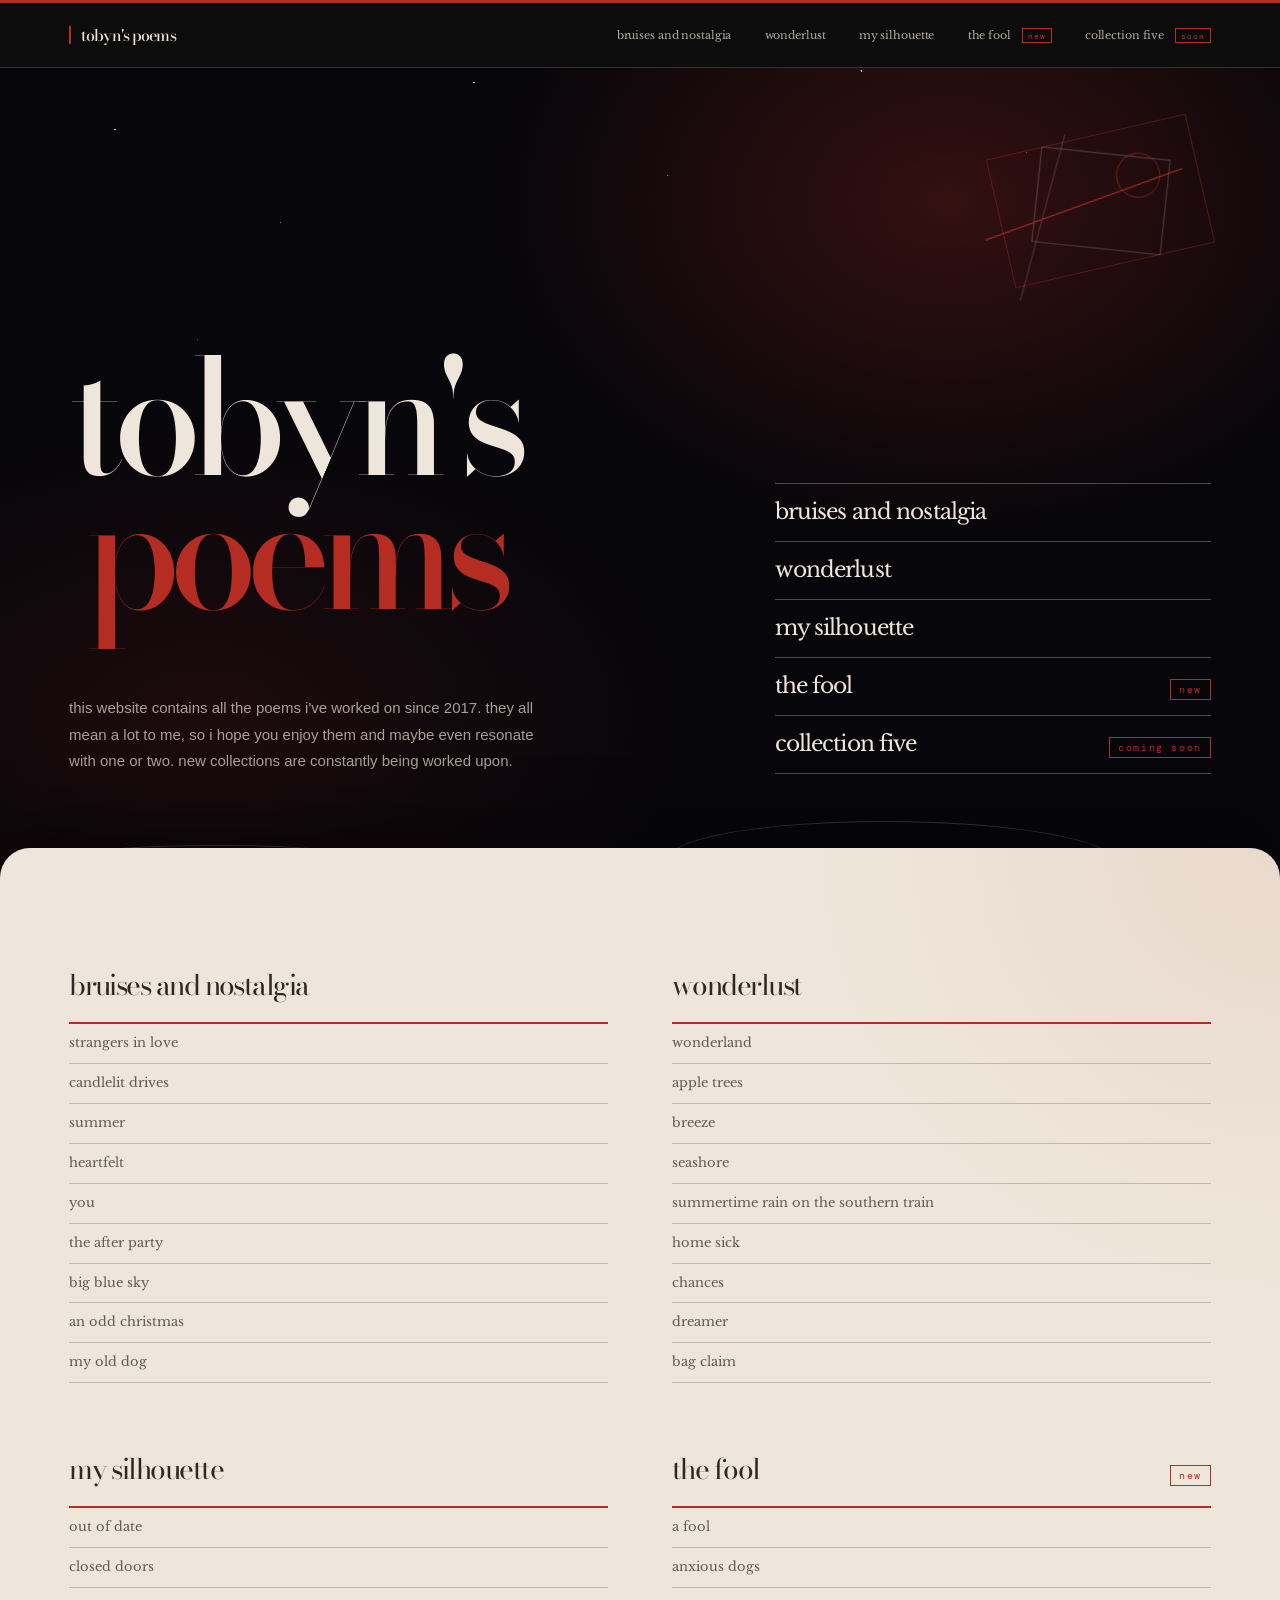
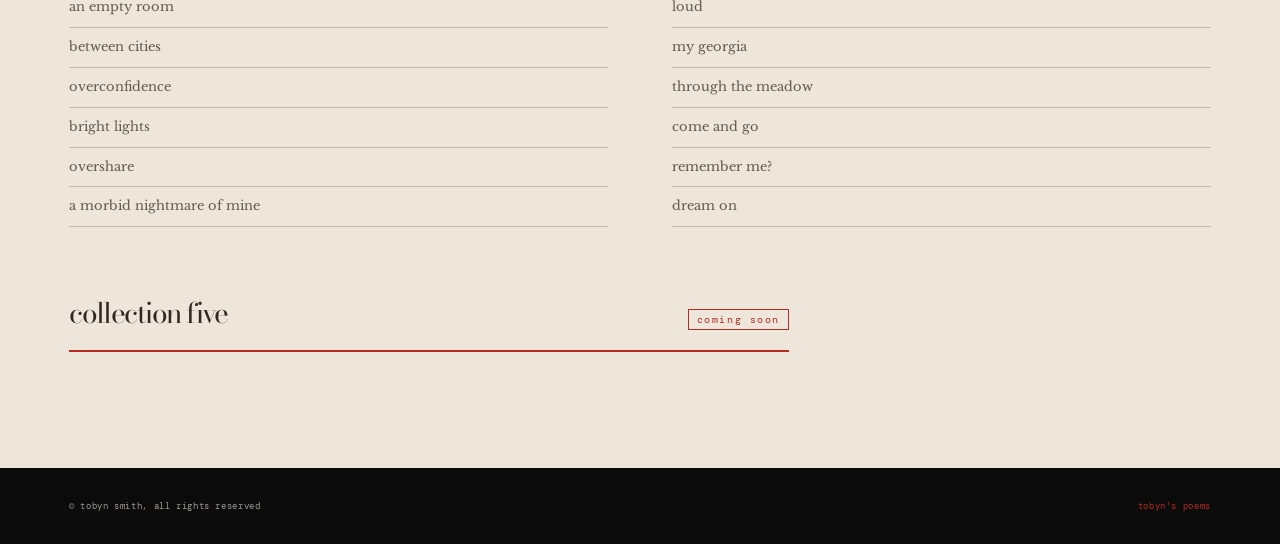
==== commit 7fa7ede4: "Keep the new and coming soon marks clear of the drawings. The labels are small stamps now, and the h" ====
--- a/index.html
+++ b/index.html
@@ -22,7 +22,7 @@
     <link rel="preconnect" href="https://fonts.googleapis.com" />
     <link rel="preconnect" href="https://fonts.gstatic.com" crossorigin />
     <link href="https://fonts.googleapis.com/css2?family=Bodoni+Moda:opsz,wght@6..96,400;6..96,500;6..96,600&family=DM+Mono:wght@400;500&family=Libre+Baskerville:ital,wght@0,400;0,700;1,400&display=swap" rel="stylesheet" />
-    <link rel="stylesheet" href="styles.css?v=edition" />
+    <link rel="stylesheet" href="styles.css?v=polish" />
   </head>
   <body data-page="home">
     <div class="site-shell">
--- a/styles.css
+++ b/styles.css
@@ -111,18 +111,18 @@
   position: absolute;
   left: -8%;
   right: -8%;
-  bottom: 16%;
+  bottom: 0;
   height: 1px;
   background: rgba(181, 44, 35, .75);
   box-shadow: 0 0 22px rgba(181, 44, 35, .4);
 }
 .home-horizon::before,
 .home-horizon::after { content: ""; position: absolute; bottom: 0; border: 1px solid rgba(238, 230, 218, .22); border-bottom: 0; }
-.home-horizon::before { left: 8%; width: 28%; height: 70px; border-radius: 50% 46% 0 0; }
-.home-horizon::after { right: 10%; width: 34%; height: 108px; border-radius: 48% 52% 0 0; }
-.home-hero::before { content: ""; position: absolute; left: 48%; top: 15%; width: clamp(180px, 22vw, 340px); aspect-ratio: 1; border: 1px solid rgba(181, 44, 35, .13); border-radius: 48% 52% 46% 54%; transform: rotate(-18deg); animation: ink-orbit 18s ease-in-out infinite alternate; pointer-events: none; }
-.home-hero::after { content: ""; position: absolute; right: var(--page-inline); bottom: 0; width: 1px; height: 44%; background: var(--signal); opacity: .8; transform-origin: bottom; animation: thread-draw 1.2s .35s cubic-bezier(.2,.8,.2,1) both; }
-.home-opening-mark { position: absolute; z-index: 0; left: 48%; top: 19%; width: clamp(210px, 29vw, 430px); aspect-ratio: 1.55; border: 1px solid rgba(181, 44, 35, .26); opacity: 0; transform: rotate(-13deg) scale(.92); animation: opening-mark-in 1.5s .08s cubic-bezier(.2,.8,.2,1) forwards, opening-mark-drift 16s 1.6s ease-in-out infinite alternate; pointer-events: none; }
+.home-horizon::before { left: 8%; width: 26%; height: 54px; border-radius: 50% 46% 0 0; }
+.home-horizon::after { right: 18%; width: 30%; height: 78px; border-radius: 48% 52% 0 0; }
+.home-hero::before,
+.home-hero::after { content: none; }
+.home-opening-mark { position: absolute; z-index: 0; left: auto; right: max(6vw, var(--page-inline)); top: 8%; width: clamp(150px, 16vw, 260px); aspect-ratio: 1.55; border: 1px solid rgba(181, 44, 35, .34); opacity: 0; transform: rotate(-13deg) scale(.92); animation: opening-mark-in 1.5s .08s cubic-bezier(.2,.8,.2,1) forwards, opening-mark-drift 16s 1.6s ease-in-out infinite alternate; pointer-events: none; }
 .home-opening-mark::before, .home-opening-mark::after, .home-opening-mark span::before, .home-opening-mark span::after { content: ""; position: absolute; box-sizing: border-box; }
 .home-opening-mark::before { inset: 13% 18%; border: 1px solid rgba(238, 230, 218, .24); transform: rotate(19deg); }
 .home-opening-mark::after { left: -10%; right: 7%; top: 49%; height: 1px; background: var(--signal); transform: rotate(-7deg); transform-origin: center; }
@@ -170,28 +170,29 @@
   transition: color .2s, padding-left .2s;
 }
 .home-links a:hover { padding-left: 11px; color: var(--signal); }
-.edition-mark {
-  display: inline-flex;
-  align-items: center;
-  gap: 10px;
-  margin: 0;
-  color: var(--signal);
-  font-family: var(--mono);
-  font-size: 11px;
-  letter-spacing: .16em;
-  line-height: 1;
-}
-.edition-mark::before { content: ""; width: 22px; height: 1px; background: currentColor; }
+.edition-mark,
 .home-links small,
 .preview-title small,
 .site-nav small {
+  display: inline-flex;
+  align-items: center;
+  width: fit-content;
+  margin: 0;
+  padding: 5px 8px 4px;
+  border: 1px solid currentColor;
+  background: rgba(7, 6, 10, .72);
   color: var(--signal);
   font-family: var(--mono);
   font-size: 10px;
-  letter-spacing: .12em;
+  font-style: normal;
+  letter-spacing: .16em;
   line-height: 1;
-}
-.site-nav small { margin-left: 7px; font-size: 8px; letter-spacing: .08em; }
+  white-space: nowrap;
+}
+.home-links small { flex: none; background: #07060a; }
+.preview-title small { background: var(--paper); }
+.site-nav small { margin-left: 8px; padding: 3px 5px 2px; font-size: 8px; letter-spacing: .12em; background: transparent; }
+.coming-cover .edition-mark { margin: 0 0 22px; color: var(--paper); border-color: rgba(238, 230, 218, .72); background: transparent; }
 
 /* The paper sheet overlaps the cover so the change of surface feels physical. */
 .collection-preview {
@@ -396,8 +397,7 @@
     #07060a;
 }
 .banner-title { position: relative; z-index: 2; }
-.collection-banner .edition-mark { margin: 0 0 18px; }
-.coming-cover .edition-mark { margin: 0 0 22px; color: var(--paper); }
+.collection-banner .edition-mark { margin: 0 0 20px; background: rgba(7, 6, 10, .55); }
 .collection-banner h1 {
   z-index: 2;
   max-width: 10ch;
@@ -729,8 +729,8 @@
   .site-nav { grid-column: 1 / -1; grid-row: 2; display: none; justify-content: flex-start; padding: 14px 0 8px; border-top: 1px solid rgba(238, 230, 218, .18); }
   .site-header.nav-open .site-nav { display: grid; grid-template-columns: repeat(2, minmax(0, 1fr)); gap: 0 20px; }
   .site-header.nav-open .site-nav a { min-height: 44px; display: flex; align-items: center; border-bottom: 1px solid rgba(238, 230, 218, .18); }
-  .home-hero { min-height: 660px; grid-template-columns: 1fr; align-items: start; gap: 48px; }
-  .home-hero::after { right: 24px; height: 25%; }
+  .home-hero { min-height: 720px; grid-template-columns: 1fr; align-items: end; gap: 36px; }
+  .home-opening-mark { right: 22px; top: 18px; width: 150px; }
   .home-copy p { max-width: 58ch; }
   .collection-preview { grid-template-columns: 1fr 1fr; }
   .collection-hero h1 { max-width: 10ch; }
@@ -740,10 +740,10 @@
   .site-header { grid-template-columns: 1fr auto; gap: 14px; }
   .site-nav { gap: 18px; }
   .site-nav a { font-size: 10px; }
-  .home-hero { min-height: 590px; padding-top: 61px; padding-bottom: 67px; }
-  .home-hero::before { left: 50%; top: 18%; width: 220px; border-color: rgba(181, 44, 35, .22); }
-  .home-opening-mark { left: 37%; top: 18%; width: 275px; opacity: .8; }
-  .home-hero::after { right: 22px; height: 18%; }
+  .home-hero { min-height: 640px; padding-top: 78px; padding-bottom: 88px; }
+  .home-opening-mark { right: 14px; top: 8px; width: 112px; opacity: .8; }
+  .home-horizon::before { height: 36px; }
+  .home-horizon::after { height: 48px; }
   .home-copy h1 { padding-bottom: .1em; font-size: clamp(62px, 20vw, 108px); line-height: .84; }
   .home-copy p { margin-top: 38px; font-size: 14px; }
   .home-links a { min-height: 53px; font-size: 17px; }
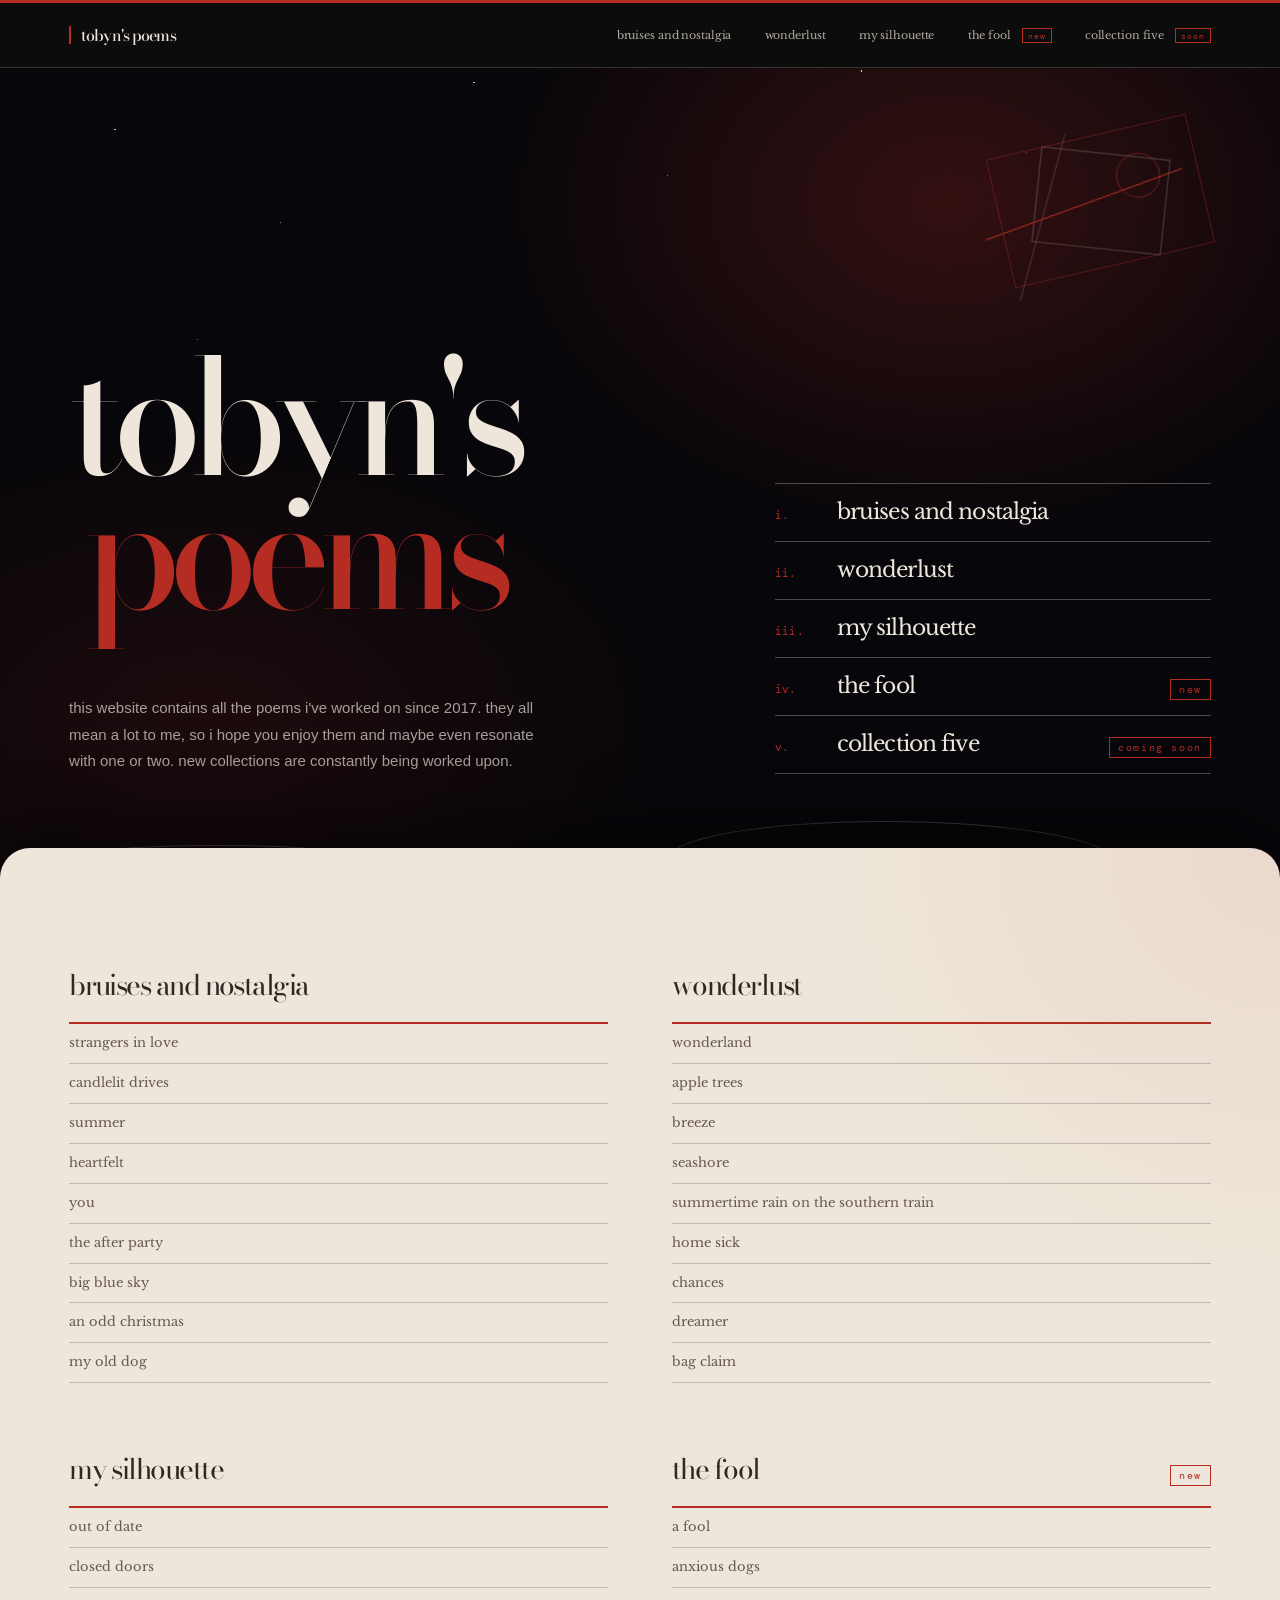
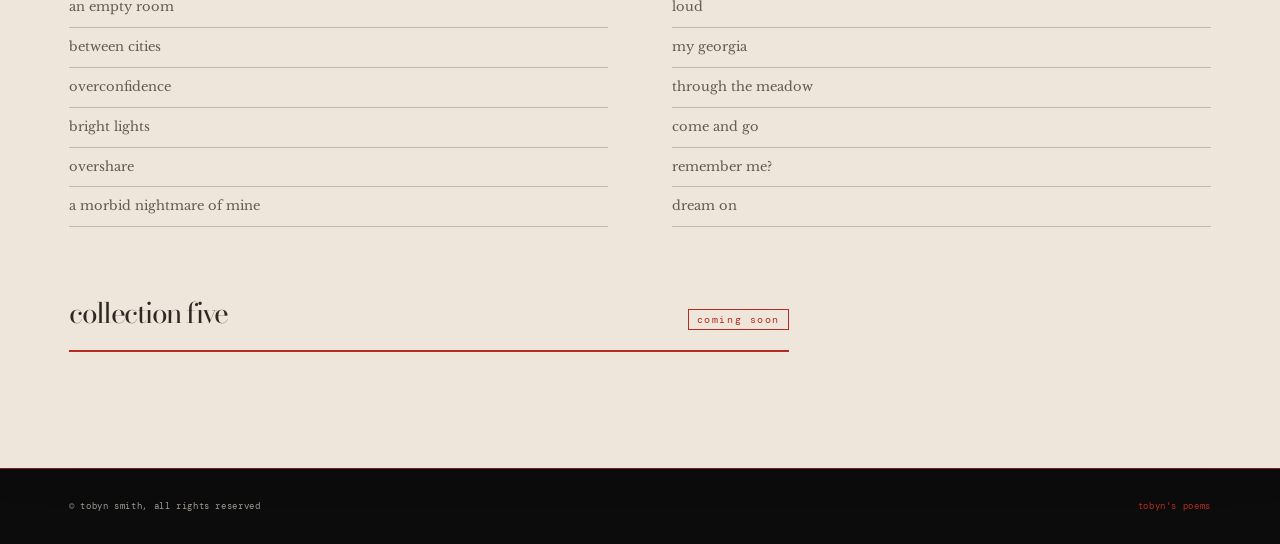
==== commit f0c3110c: "Polish the contents list and the open poems. Number the homepage collection list, wash an open poem " ====
--- a/index.html
+++ b/index.html
@@ -22,7 +22,7 @@
     <link rel="preconnect" href="https://fonts.googleapis.com" />
     <link rel="preconnect" href="https://fonts.gstatic.com" crossorigin />
     <link href="https://fonts.googleapis.com/css2?family=Bodoni+Moda:opsz,wght@6..96,400;6..96,500;6..96,600&family=DM+Mono:wght@400;500&family=Libre+Baskerville:ital,wght@0,400;0,700;1,400&display=swap" rel="stylesheet" />
-    <link rel="stylesheet" href="styles.css?v=polish" />
+    <link rel="stylesheet" href="styles.css?v=contents" />
   </head>
   <body data-page="home">
     <div class="site-shell">
@@ -124,6 +124,6 @@
         <a href="index.html" aria-label="tobyn's poems">tobyn's poems</a>
       </footer>
     </div>
-    <script src="script.js"></script>
+    <script src="script.js?v=contents"></script>
   </body>
 </html>
--- a/styles.css
+++ b/styles.css
@@ -40,6 +40,7 @@
 a { color: inherit; text-decoration: none; -webkit-tap-highlight-color: transparent; }
 button, summary { -webkit-tap-highlight-color: transparent; }
 a:focus-visible, summary:focus-visible, .menu-toggle:focus-visible { outline: 2px solid var(--signal); outline-offset: 4px; }
+::selection { background: var(--signal); color: var(--paper); }
 .site-shell { width: 100%; max-width: none; min-height: 100vh; margin: 0; overflow: hidden; }
 .scroll-progress { position: fixed; inset: 0 0 auto; z-index: 100; height: 3px; background: var(--signal); transform: scaleX(0); transform-origin: left center; pointer-events: none; }
 
@@ -154,22 +155,30 @@
 .home-copy h1 .title-poems { margin-left: .09em; color: var(--signal); transition: transform .35s ease, letter-spacing .35s ease; }
 .home-copy h1:hover .title-poems { transform: translateX(.045em); letter-spacing: -.035em; }
 .home-copy p { max-width: 56ch; margin: clamp(48px, 5vw, 78px) 0 0; color: rgba(238, 230, 218, .68); font-size: 15px; line-height: 1.75; }
-.home-links { border-top: 1px solid rgba(238, 230, 218, .3); }
+.home-links { border-top: 1px solid rgba(238, 230, 218, .3); counter-reset: contents; }
 .home-links a {
   min-height: 58px;
   padding: 14px 0;
-  display: flex;
+  display: grid;
+  grid-template-columns: 2.4em minmax(0, 1fr) auto;
+  column-gap: 10px;
   align-items: baseline;
-  justify-content: space-between;
-  gap: 16px;
   border-bottom: 1px solid rgba(238, 230, 218, .3);
   color: var(--paper);
   font-family: var(--body);
   font-size: clamp(16px, 1.7vw, 23px);
   letter-spacing: -.04em;
-  transition: color .2s, padding-left .2s;
-}
-.home-links a:hover { padding-left: 11px; color: var(--signal); }
+  transition: color .2s;
+}
+.home-links a::before {
+  content: counter(contents, lower-roman) ".";
+  counter-increment: contents;
+  color: var(--signal);
+  font-family: var(--mono);
+  font-size: 11px;
+  letter-spacing: .04em;
+}
+.home-links a:hover { color: var(--signal); }
 .edition-mark,
 .home-links small,
 .preview-title small,
@@ -235,7 +244,7 @@
 .preview-poems a { padding: 11px 0; border-bottom: 1px solid var(--line); color: var(--paper-muted); font-family: var(--body); font-size: 13px; line-height: 1.3; transition: color .2s, padding-left .2s; }
 .preview-poems a:hover { padding-left: 8px; color: var(--signal-dark); }
 
-.site-footer { min-height: 76px; padding: 0 var(--page-inline); display: flex; align-items: center; justify-content: space-between; gap: 20px; background: var(--ink); color: rgba(238, 230, 218, .65); font-family: var(--mono); font-size: 9px; letter-spacing: .07em; text-transform: none; box-shadow: -50vmax 0 0 var(--ink), 50vmax 0 0 var(--ink); }
+.site-footer { min-height: 76px; padding: 0 var(--page-inline); display: flex; align-items: center; justify-content: space-between; gap: 20px; border-top: 1px solid rgba(181, 44, 35, .7); background: var(--ink); color: rgba(238, 230, 218, .65); font-family: var(--mono); font-size: 9px; letter-spacing: .07em; text-transform: none; box-shadow: -50vmax 0 0 var(--ink), 50vmax 0 0 var(--ink); }
 .site-footer a { color: var(--signal); }
 
 /* A collection cover becomes a paper page; the surface change is gradual and shared. */
@@ -274,14 +283,16 @@
 .poem-entry { position: relative; scroll-margin-top: 100px; border-bottom: 1px solid var(--line); }
 .poem-entry::before { content: ""; position: absolute; left: -16px; top: 0; bottom: 0; width: 2px; background: transparent; transition: background .35s; }
 .poem-entry.is-active::before { background: var(--signal); }
-.poem-entry-heading { display: grid; width: 100%; grid-template-columns: 45px 38px minmax(0, 1fr); gap: 15px; align-items: center; padding: 25px 0 22px; border: 0; background: transparent; color: var(--paper-ink); text-align: left; cursor: pointer; list-style: none; }
+.poem-entry-heading { position: relative; z-index: 1; display: grid; width: 100%; grid-template-columns: 45px 38px minmax(0, 1fr); gap: 15px; align-items: center; padding: 25px 0 22px; border: 0; background: transparent; color: var(--paper-ink); text-align: left; cursor: pointer; list-style: none; transition: color .25s; }
 .poem-entry-heading::-webkit-details-marker { display: none; }
 .poem-entry-heading:hover { color: var(--signal-dark); }
-.poem-entry-heading h2 { margin: 0; font-size: clamp(24px, 3.2vw, 44px); line-height: 1.08; }
+.poem-entry-heading h2 { margin: 0; font-size: clamp(24px, 3.2vw, 44px); line-height: 1.08; transition: transform .25s ease; }
+.poem-entry-heading:hover h2 { transform: translateX(6px); }
+.poem-entry[open] { background: linear-gradient(90deg, rgba(181, 44, 35, .065), transparent 46%); }
 .poem-entry-number { color: var(--paper-muted); font-family: var(--mono); font-size: 10px; letter-spacing: .08em; transition: color .35s; }
 .poem-entry.is-active .poem-entry-number { color: var(--signal); }
 .poem-entry-graphic { position: relative; width: 30px; height: 30px; color: var(--paper-muted); opacity: .52; transition: color .35s, opacity .35s, transform .35s; }
-.poem-entry.is-active .poem-entry-graphic { color: var(--signal); opacity: 1; transform: scale(1.08); }
+.poem-entry.is-active .poem-entry-graphic:not(.poem-mark-echo) { color: var(--signal); opacity: 1; transform: scale(1.08); }
 .poem-entry-graphic::before, .poem-entry-graphic::after { content: ""; position: absolute; box-sizing: border-box; }
 .mark-heart::before { left: 7px; top: 8px; width: 16px; height: 16px; border-left: 1px solid currentColor; border-bottom: 1px solid currentColor; transform: rotate(-45deg); }
 .mark-heart::after { left: 7px; top: 4px; width: 8px; height: 8px; border: 1px solid currentColor; border-radius: 50%; box-shadow: 8px 0 0 -1px var(--paper), 8px 0 0 0 currentColor; }
@@ -347,7 +358,7 @@
 .mark-remember::after { left: 5px; top: 13px; width: 20px; height: 1px; background: currentColor; transform: rotate(-7deg); }
 .mark-horizon::before { left: 10px; top: 3px; width: 10px; height: 10px; border: 1px solid currentColor; border-radius: 50%; }
 .mark-horizon::after { left: 3px; bottom: 5px; width: 24px; height: 9px; border-top: 1px solid currentColor; border-radius: 50%; }
-.poem-entry-body { max-width: 64ch; padding: 0 0 43px 102px; color: var(--paper-muted); font-family: var(--body); font-size: 15px; line-height: 1.9; }
+.poem-entry-body { position: relative; z-index: 1; max-width: 64ch; padding: 0 0 43px 102px; color: var(--paper-muted); font-family: var(--body); font-size: 15px; line-height: 1.9; }
 .poem-entry-body p { margin: 0 0 28px; }
 .poem-entry-body p:last-child { margin-bottom: 0; }
 
@@ -672,7 +683,7 @@
 }
 body[data-collection="four"] .poem-entry-heading h2 { font-size: clamp(28px, 3.5vw, 52px); }
 body[data-collection="four"] .poem-entry[open] { background: linear-gradient(90deg, rgba(181, 44, 35, .07), transparent 46%); }
-body[data-collection="four"] .poem-mark-echo {
+.poem-mark-echo {
   position: absolute;
   top: 18px;
   right: 4px;
@@ -686,8 +697,8 @@
   pointer-events: none;
   transition: opacity .45s ease, transform .45s ease;
 }
-body[data-collection="four"] .poem-entry[open] .poem-mark-echo,
-body[data-collection="four"] .poem-entry.is-active .poem-mark-echo {
+.poem-entry[open] .poem-mark-echo,
+.poem-entry.is-active .poem-mark-echo {
   color: var(--signal);
   opacity: .62;
   transform: scale(2.45);
@@ -780,7 +791,7 @@
   body[data-collection="two"] .poems-section,
   body[data-collection="three"] .poems-section,
   body[data-collection="four"] .poems-section { margin-top: -28px; border-radius: 22px 22px 0 0; }
-  body[data-collection="four"] .poem-mark-echo { display: none; }
+  .poem-mark-echo { display: none; }
   .collection-hero h1 { max-width: 9ch; padding: 0 0 17px 14px; font-size: clamp(48px, 15vw, 86px); }
   .collection-banner h1 { max-width: 10ch; color: var(--paper); font-size: clamp(52px, 14vw, 88px); }
   .collection-hero h1::after { left: 14px; width: 54px; }
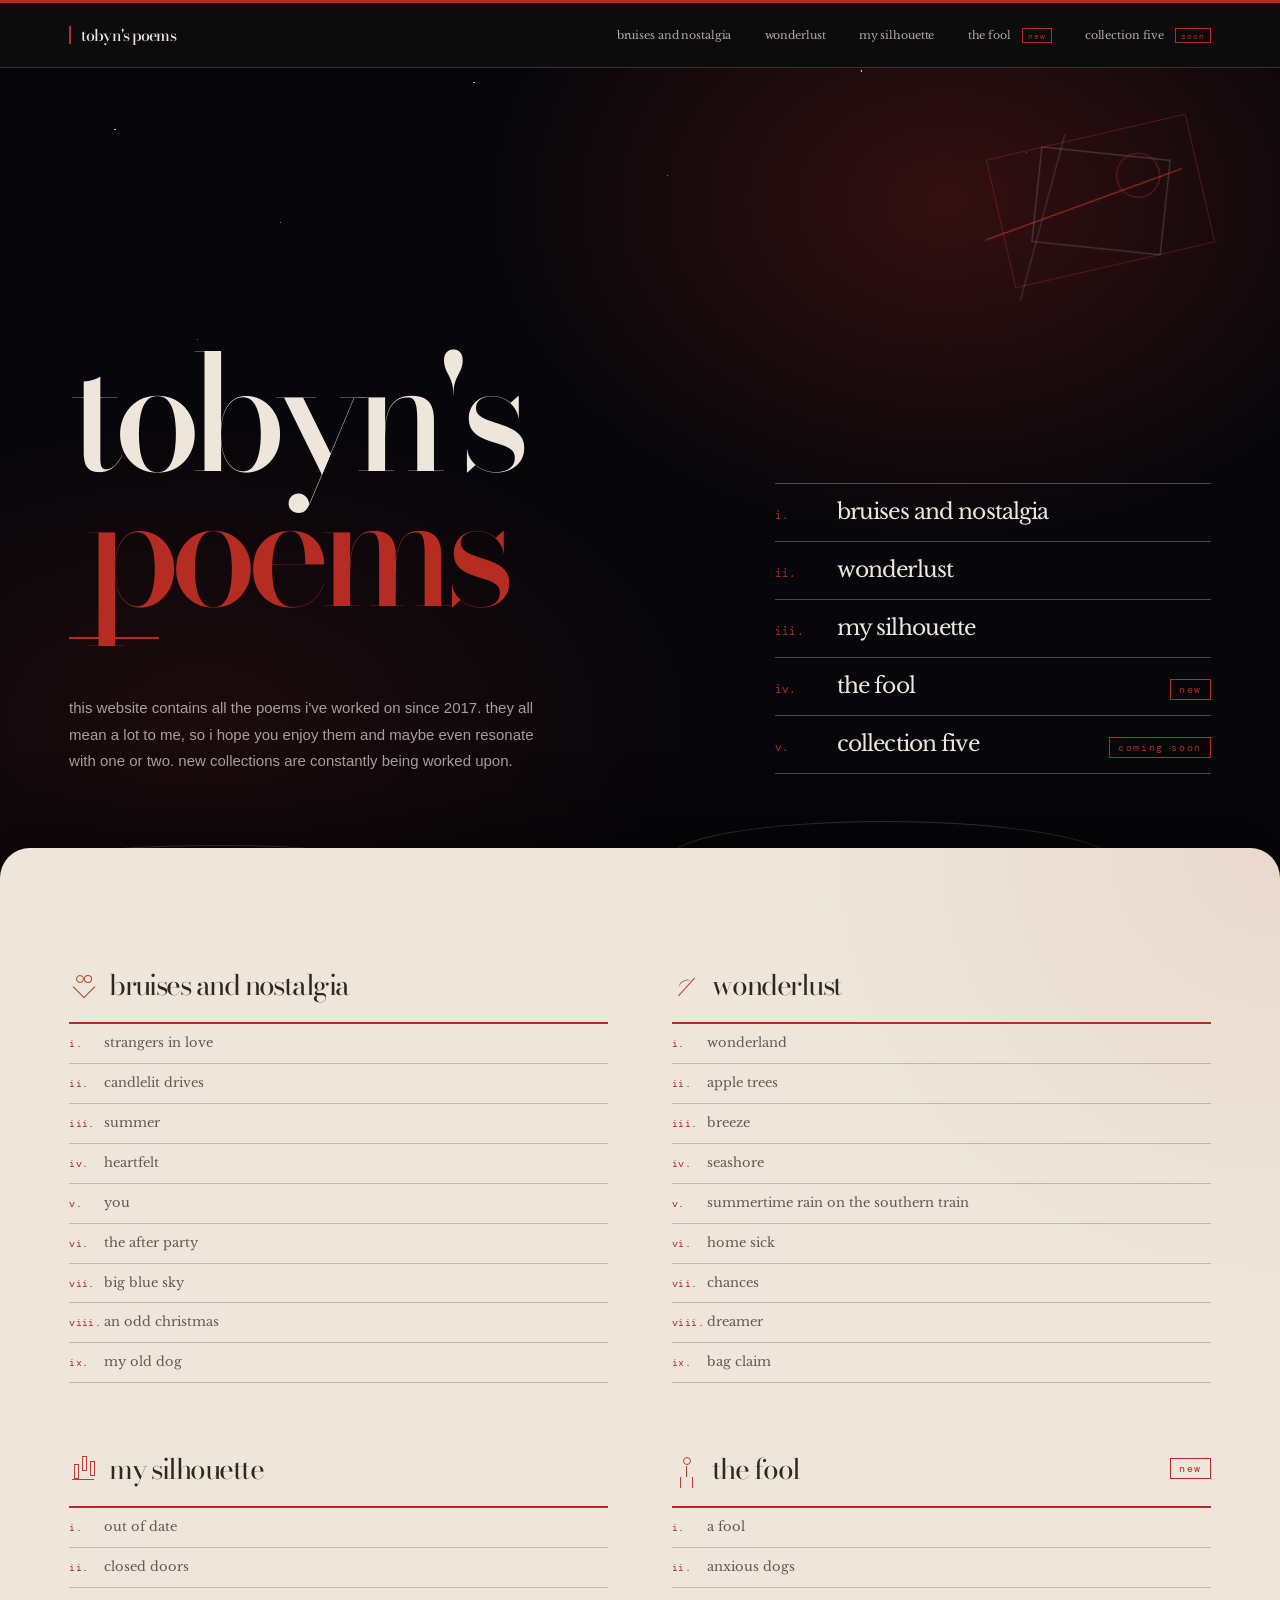
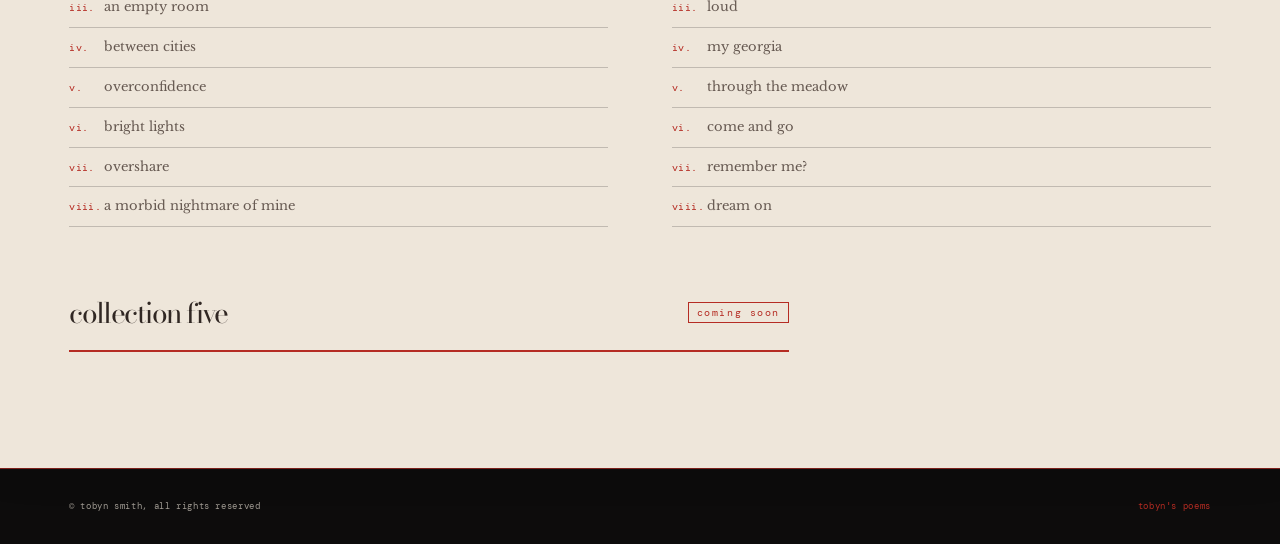
==== commit b1df802b: "Give the homepage shelf the marks from each collection. Number the poems on the main page and set a " ====
--- a/index.html
+++ b/index.html
@@ -22,7 +22,7 @@
     <link rel="preconnect" href="https://fonts.googleapis.com" />
     <link rel="preconnect" href="https://fonts.gstatic.com" crossorigin />
     <link href="https://fonts.googleapis.com/css2?family=Bodoni+Moda:opsz,wght@6..96,400;6..96,500;6..96,600&family=DM+Mono:wght@400;500&family=Libre+Baskerville:ital,wght@0,400;0,700;1,400&display=swap" rel="stylesheet" />
-    <link rel="stylesheet" href="styles.css?v=contents" />
+    <link rel="stylesheet" href="styles.css?v=shelf" />
   </head>
   <body data-page="home">
     <div class="site-shell">
@@ -60,7 +60,7 @@
 
         <section class="collection-preview" aria-label="tobyn's poems">
           <article class="preview-collection reveal-on-scroll">
-            <a href="collection-one.html" class="preview-title">bruises and nostalgia</a>
+            <a href="collection-one.html" class="preview-title"><span class="poem-entry-graphic mark-heart" aria-hidden="true"></span><span class="preview-name">bruises and nostalgia</span></a>
             <div class="preview-poems">
               <a href="collection-one.html#poem-15">strangers in love</a>
               <a href="collection-one.html#poem-4">candlelit drives</a>
@@ -74,7 +74,7 @@
             </div>
           </article>
           <article class="preview-collection reveal-on-scroll">
-            <a href="collection-two.html" class="preview-title">wonderlust</a>
+            <a href="collection-two.html" class="preview-title"><span class="poem-entry-graphic mark-branch" aria-hidden="true"></span><span class="preview-name">wonderlust</span></a>
             <div class="preview-poems">
               <a href="collection-two.html#poem-2">wonderland</a>
               <a href="collection-two.html#poem-9">apple trees</a>
@@ -88,7 +88,7 @@
             </div>
           </article>
           <article class="preview-collection reveal-on-scroll">
-            <a href="collection-three.html" class="preview-title">my silhouette</a>
+            <a href="collection-three.html" class="preview-title"><span class="poem-entry-graphic mark-city" aria-hidden="true"></span><span class="preview-name">my silhouette</span></a>
             <div class="preview-poems">
               <a href="collection-three.html#poem-1">out of date</a>
               <a href="collection-three.html#poem-13">closed doors</a>
@@ -101,7 +101,7 @@
             </div>
           </article>
           <article class="preview-collection reveal-on-scroll">
-            <a href="collection-four.html" class="preview-title">the fool <small>new</small></a>
+            <a href="collection-four.html" class="preview-title"><span class="poem-entry-graphic mark-fool" aria-hidden="true"></span><span class="preview-name">the fool</span> <small>new</small></a>
             <div class="preview-poems">
               <a href="collection-four.html#poem-26">a fool</a>
               <a href="collection-four.html#poem-27">anxious dogs</a>
@@ -124,6 +124,6 @@
         <a href="index.html" aria-label="tobyn's poems">tobyn's poems</a>
       </footer>
     </div>
-    <script src="script.js?v=contents"></script>
+    <script src="script.js?v=shelf"></script>
   </body>
 </html>
--- a/styles.css
+++ b/styles.css
@@ -41,7 +41,7 @@
 button, summary { -webkit-tap-highlight-color: transparent; }
 a:focus-visible, summary:focus-visible, .menu-toggle:focus-visible { outline: 2px solid var(--signal); outline-offset: 4px; }
 ::selection { background: var(--signal); color: var(--paper); }
-.site-shell { width: 100%; max-width: none; min-height: 100vh; margin: 0; overflow: hidden; }
+.site-shell { width: 100%; max-width: none; min-height: 100vh; margin: 0; overflow: clip; }
 .scroll-progress { position: fixed; inset: 0 0 auto; z-index: 100; height: 3px; background: var(--signal); transform: scaleX(0); transform-origin: left center; pointer-events: none; }
 
 .site-header {
@@ -154,7 +154,8 @@
 .home-copy h1 .title-name { color: var(--paper); }
 .home-copy h1 .title-poems { margin-left: .09em; color: var(--signal); transition: transform .35s ease, letter-spacing .35s ease; }
 .home-copy h1:hover .title-poems { transform: translateX(.045em); letter-spacing: -.035em; }
-.home-copy p { max-width: 56ch; margin: clamp(48px, 5vw, 78px) 0 0; color: rgba(238, 230, 218, .68); font-size: 15px; line-height: 1.75; }
+.home-copy h1::after { content: ""; display: block; width: clamp(48px, 7vw, 96px); height: 2px; margin-top: 22px; background: var(--signal); }
+.home-copy p { max-width: 56ch; margin: clamp(28px, 3.4vw, 46px) 0 0; color: rgba(238, 230, 218, .68); font-size: 15px; line-height: 1.75; }
 .home-links { border-top: 1px solid rgba(238, 230, 218, .3); counter-reset: contents; }
 .home-links a {
   min-height: 58px;
@@ -227,9 +228,9 @@
 .reveal-on-scroll:nth-child(4) { transition-delay: .3s; }
 .preview-title {
   display: flex;
-  align-items: baseline;
-  justify-content: space-between;
-  gap: 14px;
+  align-items: center;
+  justify-content: flex-start;
+  gap: 12px;
   padding-bottom: 16px;
   border-bottom: 2px solid var(--signal);
   font-family: var(--display);
@@ -237,12 +238,36 @@
   letter-spacing: -.055em;
   transition: color .2s;
 }
+.preview-title .preview-name { min-width: 0; }
+.preview-title .poem-entry-graphic { flex: none; width: 28px; height: 28px; color: var(--signal); opacity: .9; }
+.preview-title small { margin-left: auto; }
 .preview-title:hover { color: var(--signal-dark); }
 .preview-soon { grid-column: 1 / -1; }
 .preview-soon .preview-title { max-width: 720px; }
-.preview-poems { display: flex; flex-direction: column; }
-.preview-poems a { padding: 11px 0; border-bottom: 1px solid var(--line); color: var(--paper-muted); font-family: var(--body); font-size: 13px; line-height: 1.3; transition: color .2s, padding-left .2s; }
-.preview-poems a:hover { padding-left: 8px; color: var(--signal-dark); }
+.preview-poems { display: flex; flex-direction: column; counter-reset: shelf; }
+.preview-poems a {
+  display: grid;
+  grid-template-columns: 2.2em minmax(0, 1fr);
+  column-gap: 6px;
+  align-items: baseline;
+  padding: 11px 0;
+  border-bottom: 1px solid var(--line);
+  color: var(--paper-muted);
+  font-family: var(--body);
+  font-size: 13px;
+  line-height: 1.3;
+  transition: color .2s;
+}
+.preview-poems a::before {
+  content: counter(shelf, lower-roman) ".";
+  counter-increment: shelf;
+  color: var(--signal);
+  font-family: var(--mono);
+  font-size: 10px;
+  letter-spacing: .04em;
+}
+.preview-poems a:hover,
+.preview-poems a:hover::before { color: var(--signal-dark); }
 
 .site-footer { min-height: 76px; padding: 0 var(--page-inline); display: flex; align-items: center; justify-content: space-between; gap: 20px; border-top: 1px solid rgba(181, 44, 35, .7); background: var(--ink); color: rgba(238, 230, 218, .65); font-family: var(--mono); font-size: 9px; letter-spacing: .07em; text-transform: none; box-shadow: -50vmax 0 0 var(--ink), 50vmax 0 0 var(--ink); }
 .site-footer a { color: var(--signal); }
@@ -280,7 +305,7 @@
 .collection-hero h1::after { content: ""; position: absolute; left: 22px; bottom: 0; width: clamp(46px, 8vw, 105px); height: 2px; background: var(--signal); }
 .poems-section { padding: clamp(52px, 7vw, 95px) max(clamp(24px, 9vw, 145px), var(--page-inline)) 115px; background: var(--paper); color: var(--paper-ink); }
 .poem-page-list { max-width: 1040px; margin: 0 auto; border-top: 1px solid var(--line); }
-.poem-entry { position: relative; scroll-margin-top: 100px; border-bottom: 1px solid var(--line); }
+.poem-entry { position: relative; scroll-margin-top: 120px; border-bottom: 1px solid var(--line); }
 .poem-entry::before { content: ""; position: absolute; left: -16px; top: 0; bottom: 0; width: 2px; background: transparent; transition: background .35s; }
 .poem-entry.is-active::before { background: var(--signal); }
 .poem-entry-heading { position: relative; z-index: 1; display: grid; width: 100%; grid-template-columns: 45px 38px minmax(0, 1fr); gap: 15px; align-items: center; padding: 25px 0 22px; border: 0; background: transparent; color: var(--paper-ink); text-align: left; cursor: pointer; list-style: none; transition: color .25s; }
@@ -359,8 +384,36 @@
 .mark-horizon::before { left: 10px; top: 3px; width: 10px; height: 10px; border: 1px solid currentColor; border-radius: 50%; }
 .mark-horizon::after { left: 3px; bottom: 5px; width: 24px; height: 9px; border-top: 1px solid currentColor; border-radius: 50%; }
 .poem-entry-body { position: relative; z-index: 1; max-width: 64ch; padding: 0 0 43px 102px; color: var(--paper-muted); font-family: var(--body); font-size: 15px; line-height: 1.9; }
+.poem-entry[open] .poem-entry-body { animation: poem-open .5s ease both; }
+@keyframes poem-open { from { opacity: 0; transform: translateY(8px); } to { opacity: 1; transform: none; } }
 .poem-entry-body p { margin: 0 0 28px; }
 .poem-entry-body p:last-child { margin-bottom: 0; }
+.poem-line { display: block; padding-left: 1.15em; text-indent: -1.15em; }
+.reading-head {
+  position: fixed;
+  z-index: 49;
+  left: 0;
+  right: 0;
+  display: flex;
+  align-items: baseline;
+  justify-content: space-between;
+  gap: 18px;
+  padding: 9px var(--page-inline) 8px;
+  border-bottom: 1px solid rgba(181, 44, 35, .55);
+  background: #f6efe6;
+  color: var(--paper-muted);
+  font-family: var(--mono);
+  font-size: 10px;
+  letter-spacing: .14em;
+  box-shadow: -50vmax 0 0 #f6efe6, 50vmax 0 0 #f6efe6;
+  transform: translateY(-8px);
+  opacity: 0;
+  pointer-events: none;
+  transition: opacity .3s ease, transform .3s ease;
+}
+body.is-reading .reading-head { transform: none; opacity: 1; }
+.reading-collection { flex: none; }
+.reading-poem { min-width: 0; overflow: hidden; color: var(--signal); text-overflow: ellipsis; white-space: nowrap; }
 
 body[data-collection="one"] { background: #14080c; }
 body[data-collection="two"] { background: #10141c; }
@@ -802,6 +855,7 @@
   .poem-entry-heading h2 { font-size: 22px; }
   .poem-entry-graphic { width: 28px; height: 28px; }
   .poem-entry-body { padding: 0 0 35px 76px; font-size: 14px; line-height: 1.82; }
+  .reading-collection { display: none; }
   .coming-page { min-height: max(calc(100vh - 68px), 620px); grid-template-columns: 1fr; align-content: center; gap: 54px; padding-top: 67px; padding-bottom: 90px; }
   .coming-page::before { inset: 18px; }
   .coming-page::after { left: 78%; top: -4%; height: 108%; transform: rotate(14deg); }
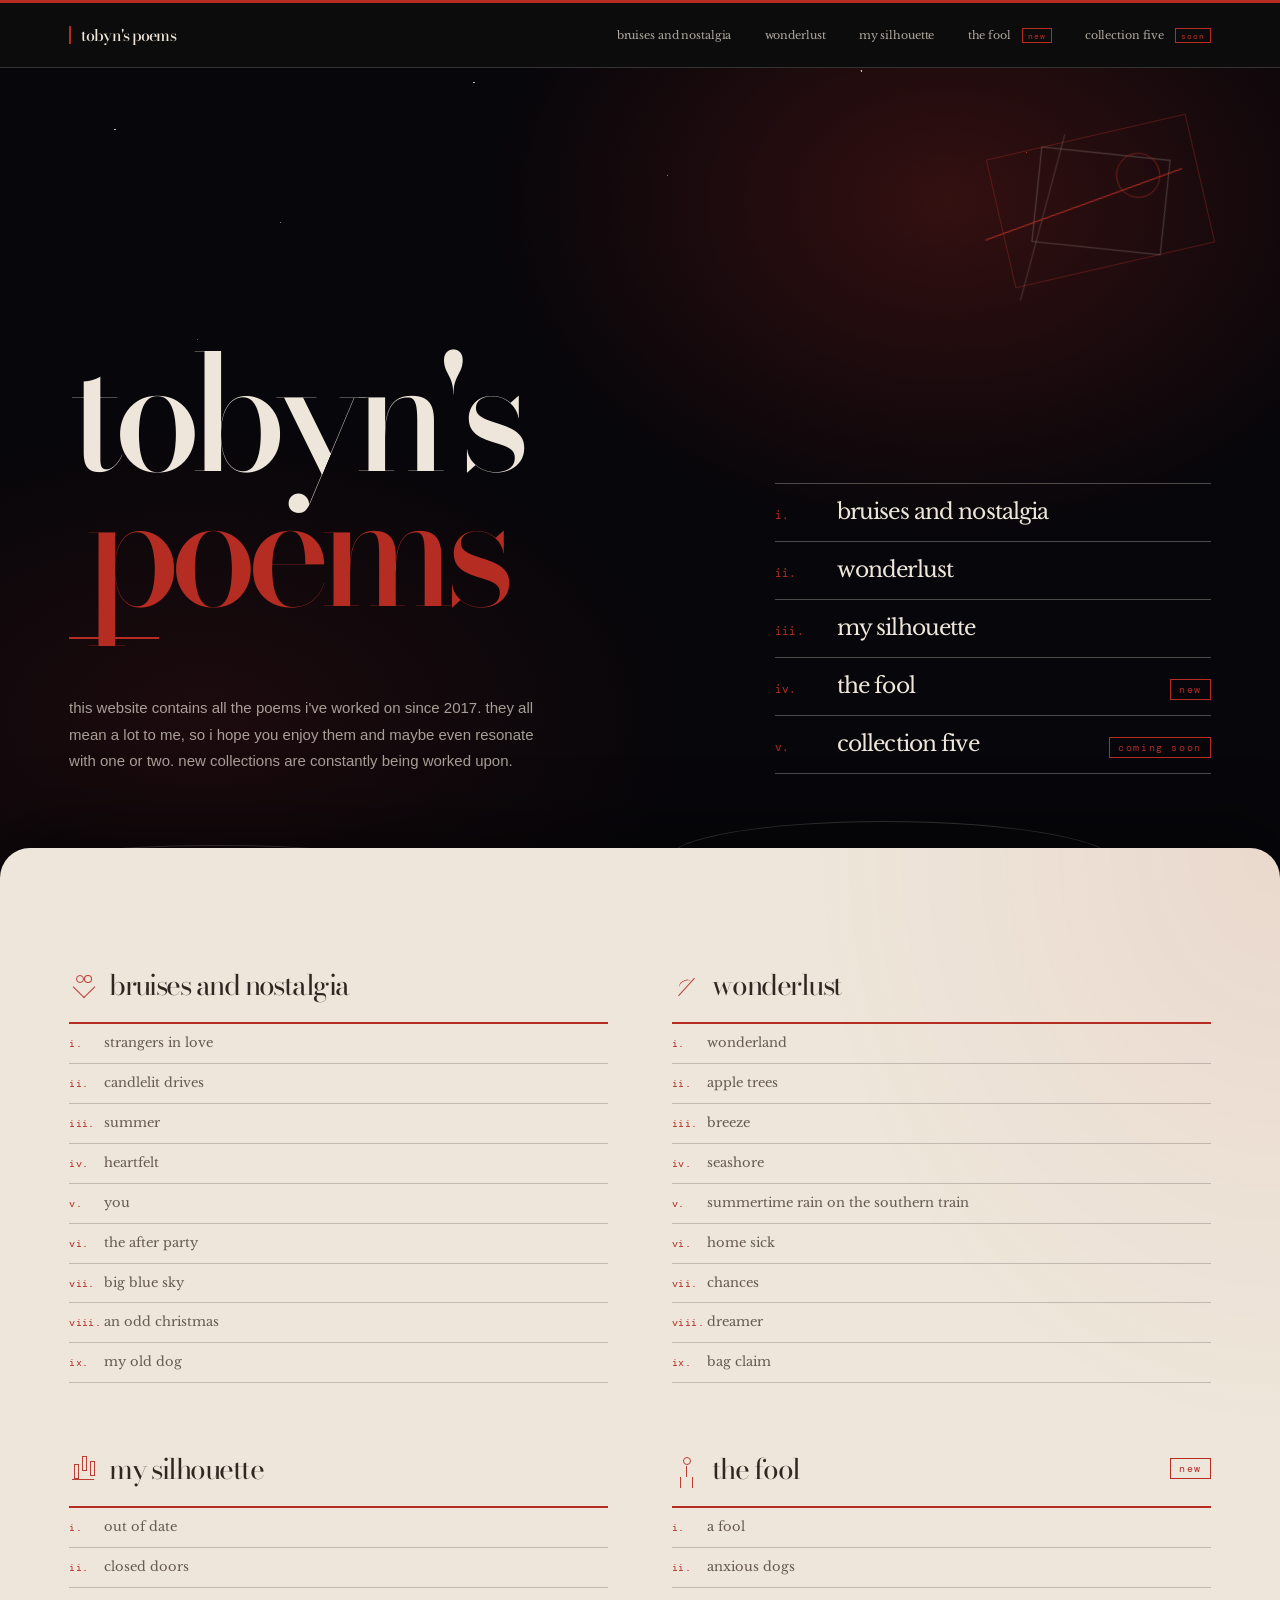
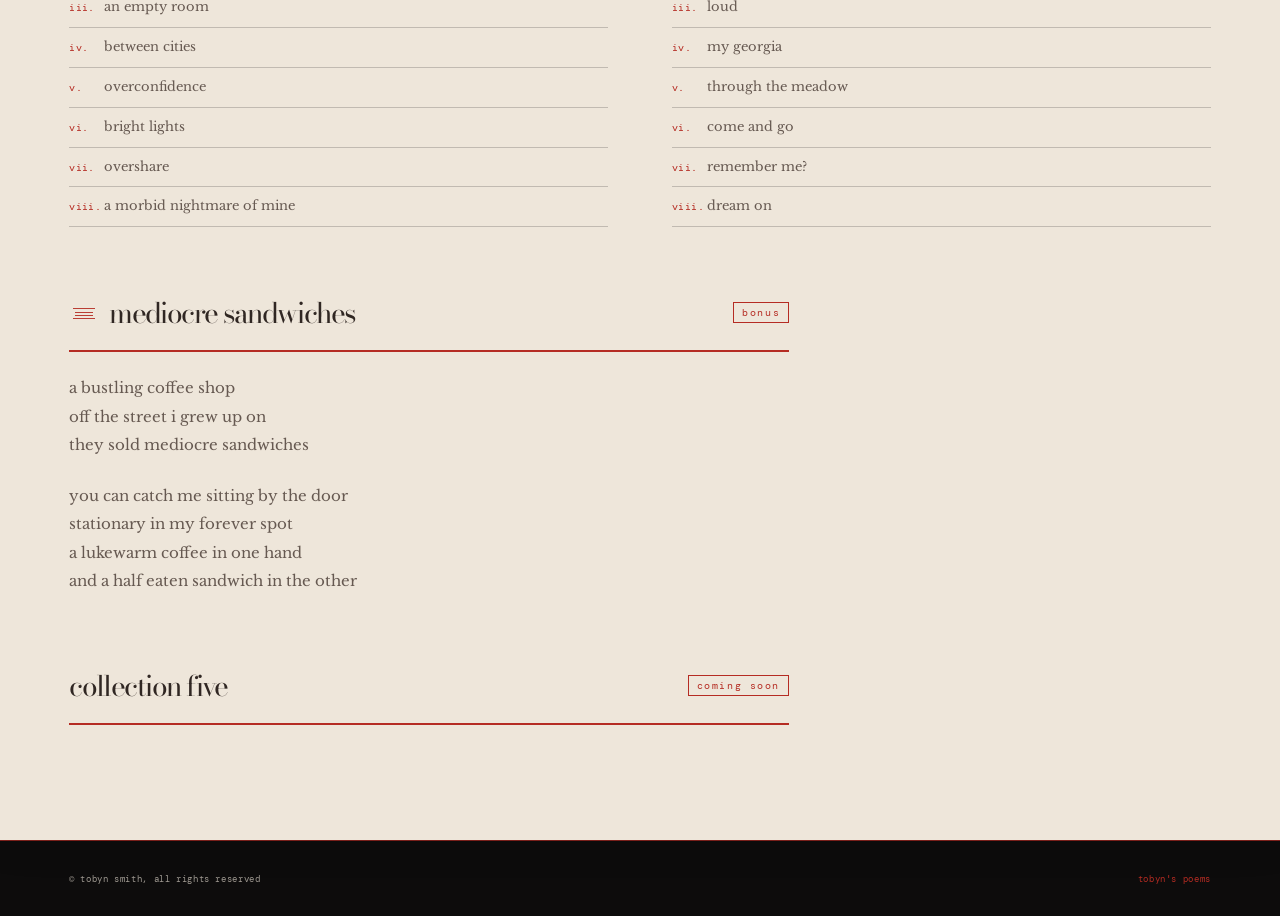
==== commit 05ab9396: "Add mediocre sandwiches as a bonus poem. Keep it off the numbered collections and set it on the home" ====
--- a/index.html
+++ b/index.html
@@ -22,7 +22,7 @@
     <link rel="preconnect" href="https://fonts.googleapis.com" />
     <link rel="preconnect" href="https://fonts.gstatic.com" crossorigin />
     <link href="https://fonts.googleapis.com/css2?family=Bodoni+Moda:opsz,wght@6..96,400;6..96,500;6..96,600&family=DM+Mono:wght@400;500&family=Libre+Baskerville:ital,wght@0,400;0,700;1,400&display=swap" rel="stylesheet" />
-    <link rel="stylesheet" href="styles.css?v=shelf" />
+    <link rel="stylesheet" href="styles.css?v=bonus" />
   </head>
   <body data-page="home">
     <div class="site-shell">
@@ -113,6 +113,14 @@
               <a href="collection-four.html#poem-33">dream on</a>
             </div>
           </article>
+          <article class="preview-collection preview-bonus reveal-on-scroll" id="bonus-poem">
+            <div class="preview-title">
+              <span class="poem-entry-graphic mark-sandwich" aria-hidden="true"></span>
+              <h2 class="preview-name">mediocre sandwiches</h2>
+              <small>bonus</small>
+            </div>
+            <div class="bonus-body" id="bonus-body"></div>
+          </article>
           <article class="preview-collection preview-soon reveal-on-scroll">
             <a href="collection-five.html" class="preview-title">collection five <small>coming soon</small></a>
           </article>
@@ -124,6 +132,6 @@
         <a href="index.html" aria-label="tobyn's poems">tobyn's poems</a>
       </footer>
     </div>
-    <script src="script.js?v=shelf"></script>
+    <script src="script.js?v=bonus"></script>
   </body>
 </html>
--- a/styles.css
+++ b/styles.css
@@ -244,6 +244,12 @@
 .preview-title:hover { color: var(--signal-dark); }
 .preview-soon { grid-column: 1 / -1; }
 .preview-soon .preview-title { max-width: 720px; }
+.preview-bonus { grid-column: 1 / -1; }
+.preview-bonus .preview-title { max-width: 720px; }
+.preview-bonus .preview-name { margin: 0; font: inherit; letter-spacing: inherit; }
+.bonus-body { max-width: 46ch; padding: 22px 0 4px; color: var(--paper-muted); font-family: var(--body); font-size: 15px; line-height: 1.9; }
+.bonus-body p { margin: 0 0 22px; }
+.bonus-body p:last-child { margin-bottom: 0; }
 .preview-poems { display: flex; flex-direction: column; counter-reset: shelf; }
 .preview-poems a {
   display: grid;
@@ -383,6 +389,8 @@
 .mark-remember::after { left: 5px; top: 13px; width: 20px; height: 1px; background: currentColor; transform: rotate(-7deg); }
 .mark-horizon::before { left: 10px; top: 3px; width: 10px; height: 10px; border: 1px solid currentColor; border-radius: 50%; }
 .mark-horizon::after { left: 3px; bottom: 5px; width: 24px; height: 9px; border-top: 1px solid currentColor; border-radius: 50%; }
+.mark-sandwich::before { left: 4px; top: 9px; width: 22px; height: 11px; border-top: 1px solid currentColor; border-bottom: 1px solid currentColor; }
+.mark-sandwich::after { left: 6px; top: 13px; width: 18px; height: 1px; background: currentColor; box-shadow: 0 3px 0 currentColor; }
 .poem-entry-body { position: relative; z-index: 1; max-width: 64ch; padding: 0 0 43px 102px; color: var(--paper-muted); font-family: var(--body); font-size: 15px; line-height: 1.9; }
 .poem-entry[open] .poem-entry-body { animation: poem-open .5s ease both; }
 @keyframes poem-open { from { opacity: 0; transform: translateY(8px); } to { opacity: 1; transform: none; } }
@@ -815,7 +823,8 @@
   .preview-title { font-size: 23px; }
   .preview-poems a { padding: 13px 0; }
   .preview-collection:last-child { grid-column: auto; max-width: none; }
-  .preview-soon { grid-column: 1 / -1; }
+  .preview-soon, .preview-bonus { grid-column: 1 / -1; }
+  .bonus-body { font-size: 14px; line-height: 1.82; }
   .home-horizon { bottom: 10%; }
   .home-horizon::before { height: 42px; }
   .home-horizon::after { height: 64px; }
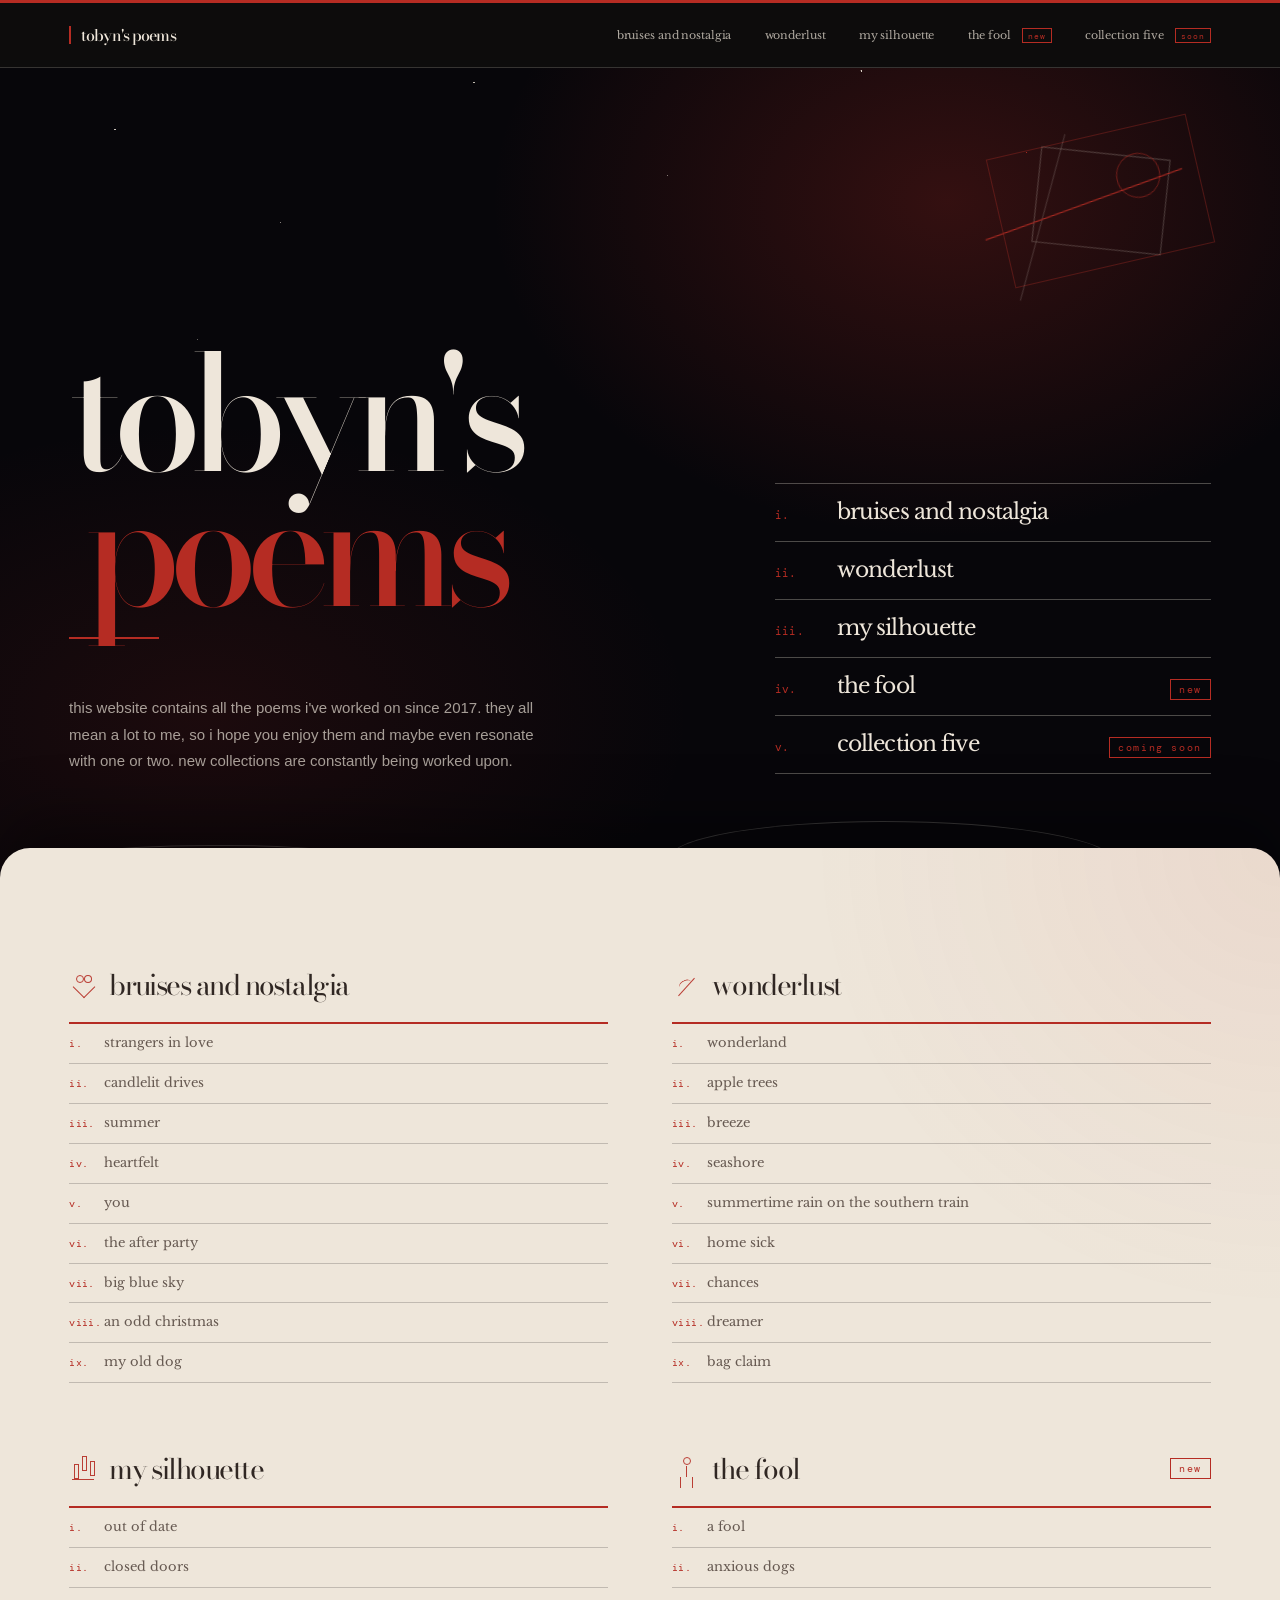
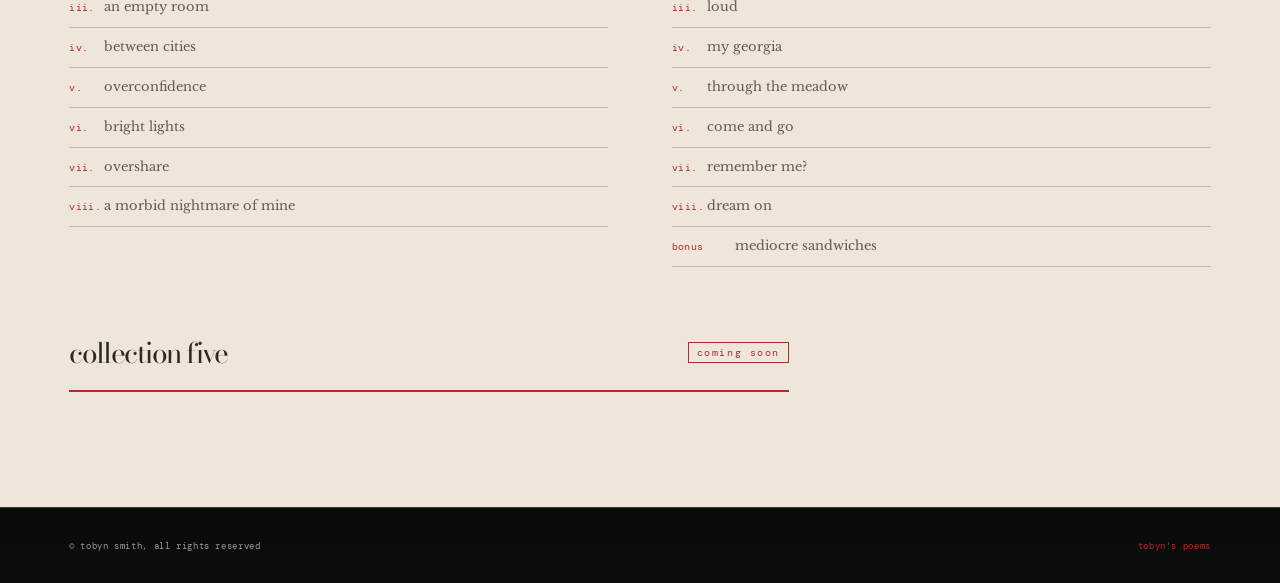
==== commit 1f641344: "Move mediocre sandwiches into the fool as a bonus. The poem stays after dream on, labeled bonus inst" ====
--- a/index.html
+++ b/index.html
@@ -22,7 +22,7 @@
     <link rel="preconnect" href="https://fonts.googleapis.com" />
     <link rel="preconnect" href="https://fonts.gstatic.com" crossorigin />
     <link href="https://fonts.googleapis.com/css2?family=Bodoni+Moda:opsz,wght@6..96,400;6..96,500;6..96,600&family=DM+Mono:wght@400;500&family=Libre+Baskerville:ital,wght@0,400;0,700;1,400&display=swap" rel="stylesheet" />
-    <link rel="stylesheet" href="styles.css?v=bonus" />
+    <link rel="stylesheet" href="styles.css?v=foolbonus" />
   </head>
   <body data-page="home">
     <div class="site-shell">
@@ -111,15 +111,8 @@
               <a href="collection-four.html#poem-31">come and go</a>
               <a href="collection-four.html#poem-32">remember me?</a>
               <a href="collection-four.html#poem-33">dream on</a>
+              <a class="is-bonus" href="collection-four.html#poem-34">mediocre sandwiches</a>
             </div>
-          </article>
-          <article class="preview-collection preview-bonus reveal-on-scroll" id="bonus-poem">
-            <div class="preview-title">
-              <span class="poem-entry-graphic mark-sandwich" aria-hidden="true"></span>
-              <h2 class="preview-name">mediocre sandwiches</h2>
-              <small>bonus</small>
-            </div>
-            <div class="bonus-body" id="bonus-body"></div>
           </article>
           <article class="preview-collection preview-soon reveal-on-scroll">
             <a href="collection-five.html" class="preview-title">collection five <small>coming soon</small></a>
@@ -132,6 +125,6 @@
         <a href="index.html" aria-label="tobyn's poems">tobyn's poems</a>
       </footer>
     </div>
-    <script src="script.js?v=bonus"></script>
+    <script src="script.js?v=foolbonus"></script>
   </body>
 </html>
--- a/styles.css
+++ b/styles.css
@@ -244,12 +244,6 @@
 .preview-title:hover { color: var(--signal-dark); }
 .preview-soon { grid-column: 1 / -1; }
 .preview-soon .preview-title { max-width: 720px; }
-.preview-bonus { grid-column: 1 / -1; }
-.preview-bonus .preview-title { max-width: 720px; }
-.preview-bonus .preview-name { margin: 0; font: inherit; letter-spacing: inherit; }
-.bonus-body { max-width: 46ch; padding: 22px 0 4px; color: var(--paper-muted); font-family: var(--body); font-size: 15px; line-height: 1.9; }
-.bonus-body p { margin: 0 0 22px; }
-.bonus-body p:last-child { margin-bottom: 0; }
 .preview-poems { display: flex; flex-direction: column; counter-reset: shelf; }
 .preview-poems a {
   display: grid;
@@ -272,6 +266,8 @@
   font-size: 10px;
   letter-spacing: .04em;
 }
+.preview-poems a.is-bonus { grid-template-columns: 4.4em minmax(0, 1fr); }
+.preview-poems a.is-bonus::before { content: "bonus"; counter-increment: none; letter-spacing: .02em; }
 .preview-poems a:hover,
 .preview-poems a:hover::before { color: var(--signal-dark); }
 
@@ -320,7 +316,9 @@
 .poem-entry-heading h2 { margin: 0; font-size: clamp(24px, 3.2vw, 44px); line-height: 1.08; transition: transform .25s ease; }
 .poem-entry-heading:hover h2 { transform: translateX(6px); }
 .poem-entry[open] { background: linear-gradient(90deg, rgba(181, 44, 35, .065), transparent 46%); }
-.poem-entry-number { color: var(--paper-muted); font-family: var(--mono); font-size: 10px; letter-spacing: .08em; transition: color .35s; }
+.poem-entry-number { color: var(--paper-muted); font-family: var(--mono); font-size: 10px; letter-spacing: .08em; white-space: nowrap; transition: color .35s; }
+.poem-entry.is-bonus .poem-entry-heading { grid-template-columns: 52px 38px minmax(0, 1fr); }
+.poem-entry.is-bonus .poem-entry-number { letter-spacing: .04em; }
 .poem-entry.is-active .poem-entry-number { color: var(--signal); }
 .poem-entry-graphic { position: relative; width: 30px; height: 30px; color: var(--paper-muted); opacity: .52; transition: color .35s, opacity .35s, transform .35s; }
 .poem-entry.is-active .poem-entry-graphic:not(.poem-mark-echo) { color: var(--signal); opacity: 1; transform: scale(1.08); }
@@ -823,8 +821,7 @@
   .preview-title { font-size: 23px; }
   .preview-poems a { padding: 13px 0; }
   .preview-collection:last-child { grid-column: auto; max-width: none; }
-  .preview-soon, .preview-bonus { grid-column: 1 / -1; }
-  .bonus-body { font-size: 14px; line-height: 1.82; }
+  .preview-soon { grid-column: 1 / -1; }
   .home-horizon { bottom: 10%; }
   .home-horizon::before { height: 42px; }
   .home-horizon::after { height: 64px; }
@@ -861,6 +858,7 @@
   .poem-entry { scroll-margin-top: 84px; }
   .poem-entry::before { left: -10px; }
   .poem-entry-heading { grid-template-columns: 34px 34px minmax(0, 1fr); gap: 8px; padding: 19px 0; }
+  .poem-entry.is-bonus .poem-entry-heading { grid-template-columns: 48px 34px minmax(0, 1fr); }
   .poem-entry-heading h2 { font-size: 22px; }
   .poem-entry-graphic { width: 28px; height: 28px; }
   .poem-entry-body { padding: 0 0 35px 76px; font-size: 14px; line-height: 1.82; }
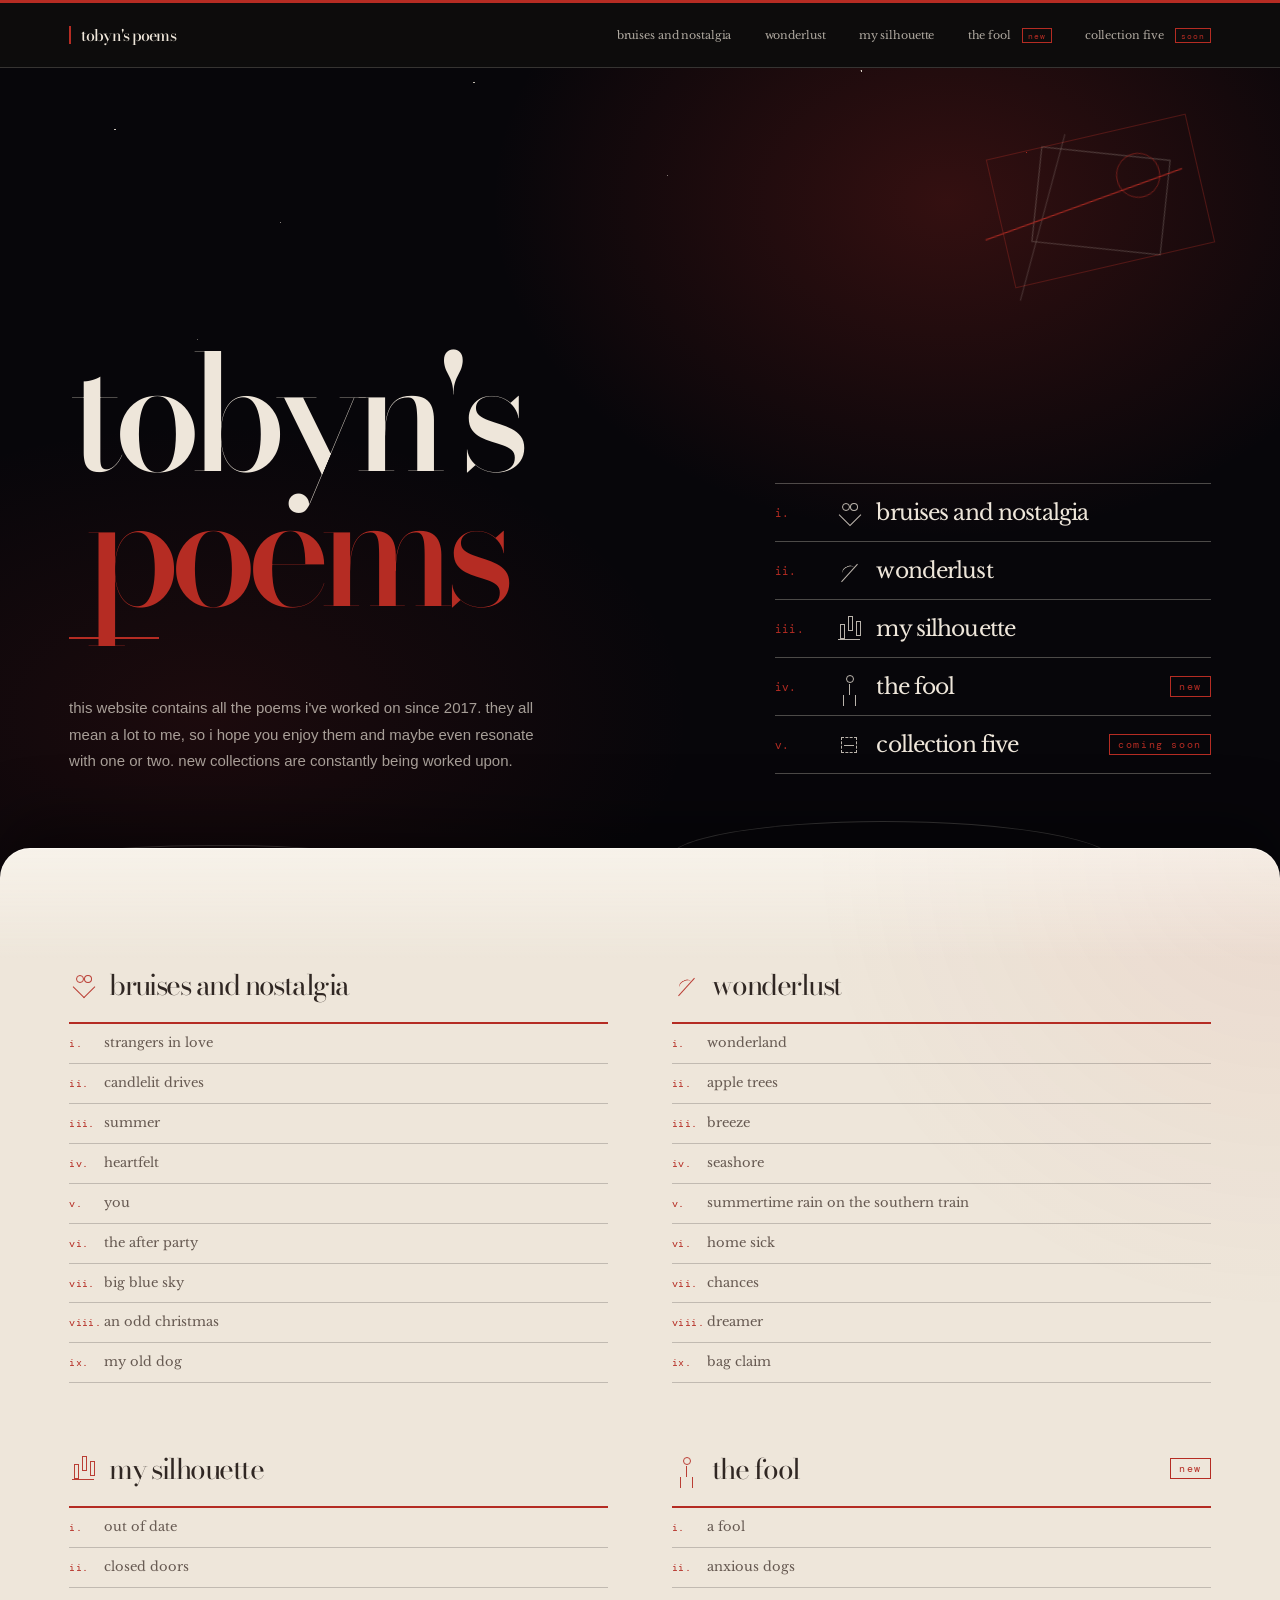
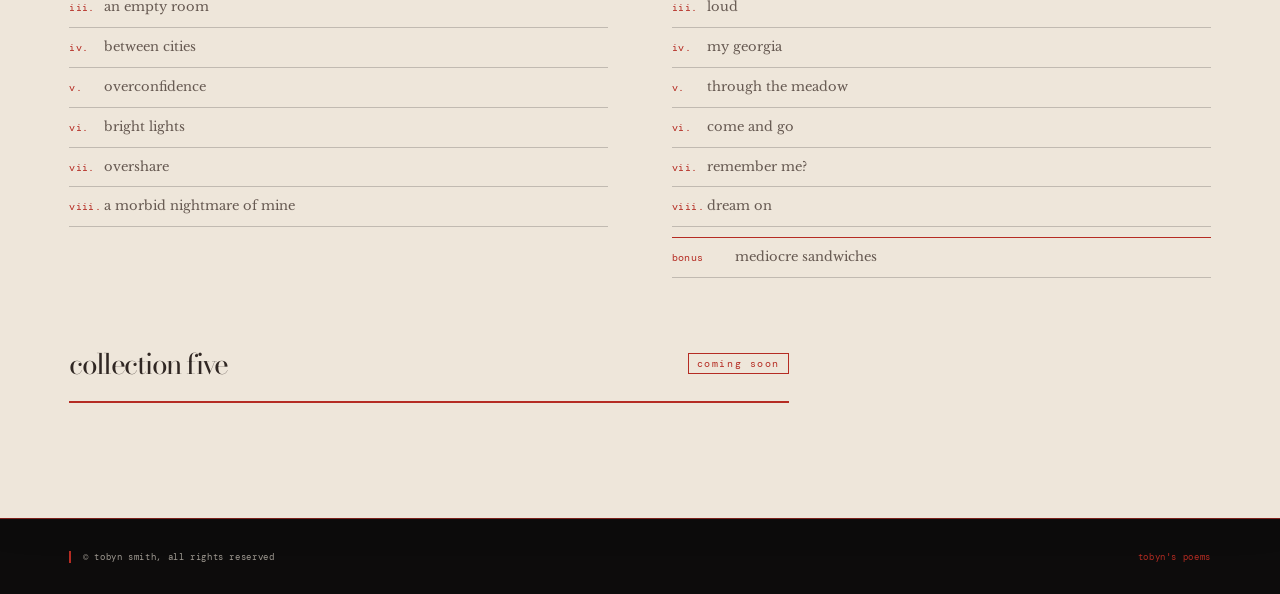
==== commit ad317919: "Set the cover list and the open poems like a printed page. Collection marks sit beside the cover con" ====
--- a/index.html
+++ b/index.html
@@ -22,7 +22,7 @@
     <link rel="preconnect" href="https://fonts.googleapis.com" />
     <link rel="preconnect" href="https://fonts.gstatic.com" crossorigin />
     <link href="https://fonts.googleapis.com/css2?family=Bodoni+Moda:opsz,wght@6..96,400;6..96,500;6..96,600&family=DM+Mono:wght@400;500&family=Libre+Baskerville:ital,wght@0,400;0,700;1,400&display=swap" rel="stylesheet" />
-    <link rel="stylesheet" href="styles.css?v=foolbonus" />
+    <link rel="stylesheet" href="styles.css?v=prettify" />
   </head>
   <body data-page="home">
     <div class="site-shell">
@@ -50,11 +50,11 @@
             <p>this website contains all the poems i've worked on since 2017. they all mean a lot to me, so i hope you enjoy them and maybe even resonate with one or two. new collections are constantly being worked upon.</p>
           </div>
           <div class="home-links home-links-reveal">
-            <a href="collection-one.html">bruises and nostalgia</a>
-            <a href="collection-two.html">wonderlust</a>
-            <a href="collection-three.html">my silhouette</a>
-            <a href="collection-four.html">the fool <small>new</small></a>
-            <a href="collection-five.html">collection five <small>coming soon</small></a>
+            <a href="collection-one.html"><span class="poem-entry-graphic mark-heart" aria-hidden="true"></span>bruises and nostalgia</a>
+            <a href="collection-two.html"><span class="poem-entry-graphic mark-branch" aria-hidden="true"></span>wonderlust</a>
+            <a href="collection-three.html"><span class="poem-entry-graphic mark-city" aria-hidden="true"></span>my silhouette</a>
+            <a href="collection-four.html"><span class="poem-entry-graphic mark-fool" aria-hidden="true"></span>the fool <small>new</small></a>
+            <a href="collection-five.html"><span class="poem-entry-graphic mark-soon" aria-hidden="true"></span>collection five <small>coming soon</small></a>
           </div>
         </section>
 
@@ -125,6 +125,6 @@
         <a href="index.html" aria-label="tobyn's poems">tobyn's poems</a>
       </footer>
     </div>
-    <script src="script.js?v=foolbonus"></script>
+    <script src="script.js?v=prettify"></script>
   </body>
 </html>
--- a/styles.css
+++ b/styles.css
@@ -156,21 +156,23 @@
 .home-copy h1:hover .title-poems { transform: translateX(.045em); letter-spacing: -.035em; }
 .home-copy h1::after { content: ""; display: block; width: clamp(48px, 7vw, 96px); height: 2px; margin-top: 22px; background: var(--signal); }
 .home-copy p { max-width: 56ch; margin: clamp(28px, 3.4vw, 46px) 0 0; color: rgba(238, 230, 218, .68); font-size: 15px; line-height: 1.75; }
-.home-links { border-top: 1px solid rgba(238, 230, 218, .3); counter-reset: contents; }
+.home-links { --paper: #07060a; border-top: 1px solid rgba(238, 230, 218, .3); counter-reset: contents; }
 .home-links a {
   min-height: 58px;
   padding: 14px 0;
   display: grid;
-  grid-template-columns: 2.4em minmax(0, 1fr) auto;
-  column-gap: 10px;
-  align-items: baseline;
+  grid-template-columns: 2.2em 30px minmax(0, 1fr) auto;
+  column-gap: 12px;
+  align-items: center;
   border-bottom: 1px solid rgba(238, 230, 218, .3);
-  color: var(--paper);
+  color: #eee6da;
   font-family: var(--body);
   font-size: clamp(16px, 1.7vw, 23px);
   letter-spacing: -.04em;
   transition: color .2s;
 }
+.home-links .poem-entry-graphic { width: 28px; height: 28px; color: rgba(238, 230, 218, .78); opacity: 1; justify-self: center; }
+.home-links a:hover .poem-entry-graphic { color: var(--signal); }
 .home-links a::before {
   content: counter(contents, lower-roman) ".";
   counter-increment: contents;
@@ -214,8 +216,9 @@
   grid-template-columns: repeat(2, minmax(0, 1fr));
   gap: clamp(28px, 5vw, 80px);
   border-radius: 30px 30px 0 0;
-  box-shadow: 0 -28px 60px rgba(0, 0, 0, .38);
+  box-shadow: 0 -28px 60px rgba(0, 0, 0, .38), inset 0 1px 0 rgba(255, 252, 247, .75);
   background:
+    linear-gradient(180deg, rgba(255, 252, 247, .55), transparent 110px),
     radial-gradient(ellipse at 100% 0, rgba(181, 44, 35, .07), transparent 26%),
     var(--paper);
   color: var(--paper-ink);
@@ -266,12 +269,14 @@
   font-size: 10px;
   letter-spacing: .04em;
 }
-.preview-poems a.is-bonus { grid-template-columns: 4.4em minmax(0, 1fr); }
+.preview-poems a.is-bonus { grid-template-columns: 4.4em minmax(0, 1fr); margin-top: 10px; border-top: 1px solid var(--signal); }
 .preview-poems a.is-bonus::before { content: "bonus"; counter-increment: none; letter-spacing: .02em; }
 .preview-poems a:hover,
 .preview-poems a:hover::before { color: var(--signal-dark); }
 
 .site-footer { min-height: 76px; padding: 0 var(--page-inline); display: flex; align-items: center; justify-content: space-between; gap: 20px; border-top: 1px solid rgba(181, 44, 35, .7); background: var(--ink); color: rgba(238, 230, 218, .65); font-family: var(--mono); font-size: 9px; letter-spacing: .07em; text-transform: none; box-shadow: -50vmax 0 0 var(--ink), 50vmax 0 0 var(--ink); }
+.site-footer span { position: relative; padding-left: 14px; }
+.site-footer span::before { content: ""; position: absolute; left: 0; top: 50%; width: 2px; height: 12px; background: var(--signal); transform: translateY(-50%); }
 .site-footer a { color: var(--signal); }
 
 /* A collection cover becomes a paper page; the surface change is gradual and shared. */
@@ -317,8 +322,9 @@
 .poem-entry-heading:hover h2 { transform: translateX(6px); }
 .poem-entry[open] { background: linear-gradient(90deg, rgba(181, 44, 35, .065), transparent 46%); }
 .poem-entry-number { color: var(--paper-muted); font-family: var(--mono); font-size: 10px; letter-spacing: .08em; white-space: nowrap; transition: color .35s; }
+.poem-entry.is-bonus { margin-top: 22px; border-top: 1px solid var(--signal); background: linear-gradient(180deg, rgba(181, 44, 35, .05), transparent 120px); }
 .poem-entry.is-bonus .poem-entry-heading { grid-template-columns: 52px 38px minmax(0, 1fr); }
-.poem-entry.is-bonus .poem-entry-number { letter-spacing: .04em; }
+.poem-entry.is-bonus .poem-entry-number { color: var(--signal); letter-spacing: .04em; }
 .poem-entry.is-active .poem-entry-number { color: var(--signal); }
 .poem-entry-graphic { position: relative; width: 30px; height: 30px; color: var(--paper-muted); opacity: .52; transition: color .35s, opacity .35s, transform .35s; }
 .poem-entry.is-active .poem-entry-graphic:not(.poem-mark-echo) { color: var(--signal); opacity: 1; transform: scale(1.08); }
@@ -389,11 +395,15 @@
 .mark-horizon::after { left: 3px; bottom: 5px; width: 24px; height: 9px; border-top: 1px solid currentColor; border-radius: 50%; }
 .mark-sandwich::before { left: 4px; top: 9px; width: 22px; height: 11px; border-top: 1px solid currentColor; border-bottom: 1px solid currentColor; }
 .mark-sandwich::after { left: 6px; top: 13px; width: 18px; height: 1px; background: currentColor; box-shadow: 0 3px 0 currentColor; }
-.poem-entry-body { position: relative; z-index: 1; max-width: 64ch; padding: 0 0 43px 102px; color: var(--paper-muted); font-family: var(--body); font-size: 15px; line-height: 1.9; }
+.mark-soon::before { left: 6px; top: 6px; width: 16px; height: 16px; border: 1px dashed currentColor; }
+.mark-soon::after { left: 9px; top: 14px; width: 10px; height: 1px; background: currentColor; }
+.poem-entry-body { position: relative; z-index: 1; max-width: 62ch; padding: 6px 0 52px 113px; color: #3c312b; font-family: var(--body); font-size: 16.5px; line-height: 1.95; }
+.poem-entry.is-bonus .poem-entry-body { padding-left: 120px; }
 .poem-entry[open] .poem-entry-body { animation: poem-open .5s ease both; }
 @keyframes poem-open { from { opacity: 0; transform: translateY(8px); } to { opacity: 1; transform: none; } }
-.poem-entry-body p { margin: 0 0 28px; }
-.poem-entry-body p:last-child { margin-bottom: 0; }
+.poem-entry-body p { margin: 0; }
+.poem-entry-body p + p { position: relative; margin-top: 36px; }
+.poem-entry-body p + p::before { content: ""; position: absolute; left: 0; top: -18px; width: 22px; height: 1px; background: var(--signal); }
 .poem-line { display: block; padding-left: 1.15em; text-indent: -1.15em; }
 .reading-head {
   position: fixed;
@@ -736,9 +746,10 @@
   margin-top: -52px;
   border-radius: 30px 30px 0 0;
   background:
+    linear-gradient(180deg, rgba(255, 252, 247, .7), transparent 90px),
     radial-gradient(ellipse at 100% 0, rgba(181, 44, 35, .08), transparent 28%),
     linear-gradient(180deg, #f6efe6 0%, var(--paper) 220px);
-  box-shadow: 0 -28px 60px rgba(0, 0, 0, .38);
+  box-shadow: 0 -28px 60px rgba(0, 0, 0, .38), inset 0 1px 0 rgba(255, 252, 247, .8);
 }
 body[data-collection="four"] .poem-entry-heading h2 { font-size: clamp(28px, 3.5vw, 52px); }
 body[data-collection="four"] .poem-entry[open] { background: linear-gradient(90deg, rgba(181, 44, 35, .07), transparent 46%); }
@@ -810,7 +821,7 @@
   .site-header { grid-template-columns: 1fr auto; gap: 14px; }
   .site-nav { gap: 18px; }
   .site-nav a { font-size: 10px; }
-  .home-hero { min-height: 640px; padding-top: 78px; padding-bottom: 88px; }
+  .home-hero { min-height: 640px; padding-top: 78px; padding-bottom: 108px; }
   .home-opening-mark { right: 14px; top: 8px; width: 112px; opacity: .8; }
   .home-horizon::before { height: 36px; }
   .home-horizon::after { height: 48px; }
@@ -822,9 +833,9 @@
   .preview-poems a { padding: 13px 0; }
   .preview-collection:last-child { grid-column: auto; max-width: none; }
   .preview-soon { grid-column: 1 / -1; }
-  .home-horizon { bottom: 10%; }
-  .home-horizon::before { height: 42px; }
-  .home-horizon::after { height: 64px; }
+  .home-horizon { bottom: 0; }
+  .home-horizon::before { height: 26px; }
+  .home-horizon::after { height: 36px; }
   .collection-hero { padding: 45px 22px 122px; }
   .collection-art { top: auto; right: 18px; bottom: 18px; width: 108px; opacity: .78; filter: drop-shadow(0 0 10px rgba(181, 44, 35, .24)); transform: scale(.88); }
   .collection-art-one { transform: rotate(-14deg) scale(.88); }
@@ -861,7 +872,8 @@
   .poem-entry.is-bonus .poem-entry-heading { grid-template-columns: 48px 34px minmax(0, 1fr); }
   .poem-entry-heading h2 { font-size: 22px; }
   .poem-entry-graphic { width: 28px; height: 28px; }
-  .poem-entry-body { padding: 0 0 35px 76px; font-size: 14px; line-height: 1.82; }
+  .poem-entry-body { padding: 0 0 38px 84px; font-size: 15px; line-height: 1.85; }
+  .poem-entry.is-bonus .poem-entry-body { padding-left: 98px; }
   .reading-collection { display: none; }
   .coming-page { min-height: max(calc(100vh - 68px), 620px); grid-template-columns: 1fr; align-content: center; gap: 54px; padding-top: 67px; padding-bottom: 90px; }
   .coming-page::before { inset: 18px; }
